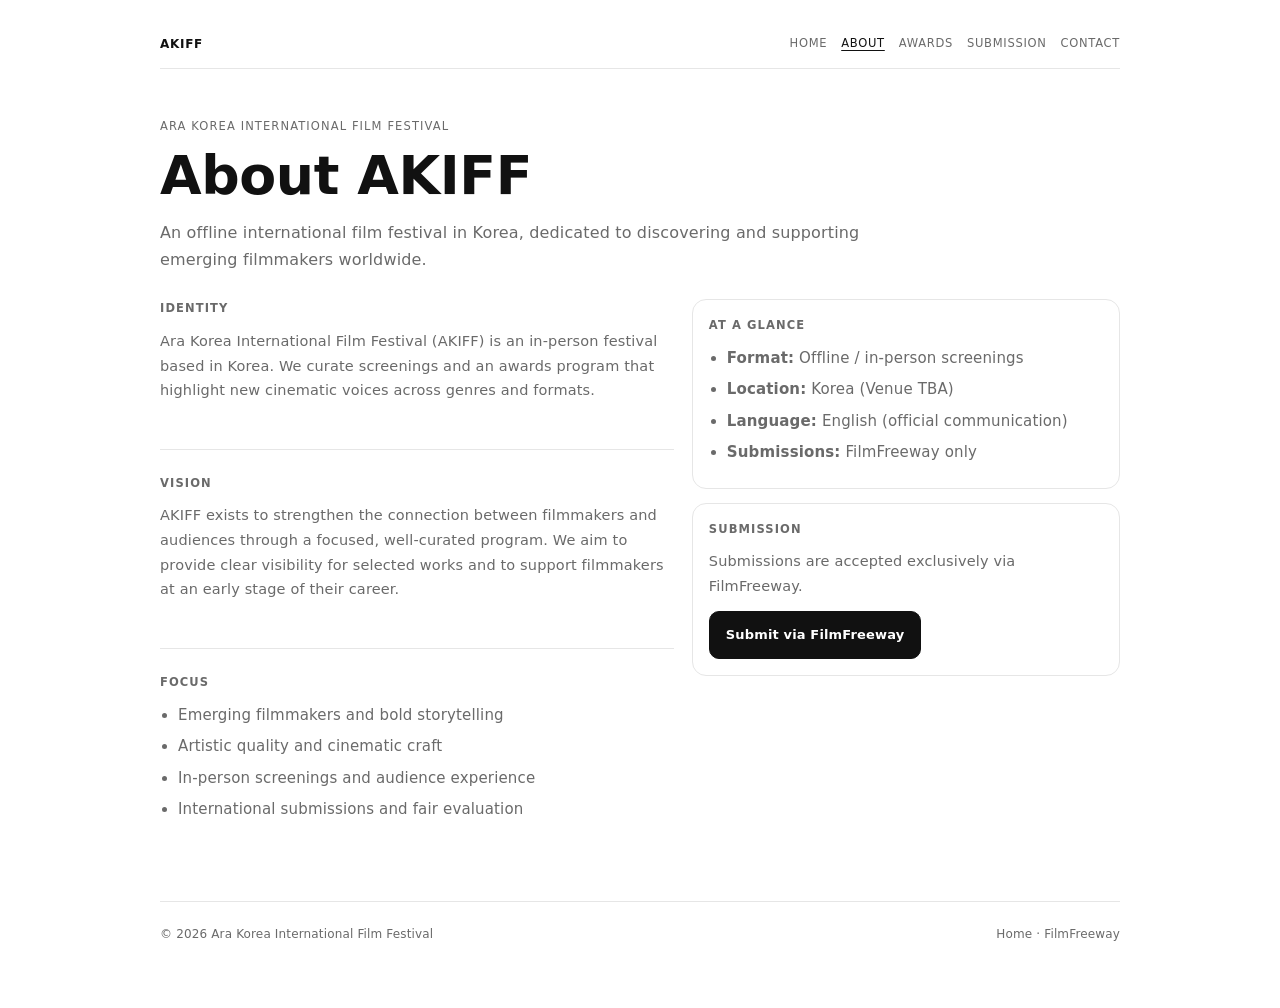
==== about.html @ 6aa83263 "Add files via upload" ====
<!doctype html>
<html lang="en">
<head>
  <meta charset="utf-8" />
  <meta name="viewport" content="width=device-width, initial-scale=1" />
  <title>About — Ara Korea International Film Festival (AKIFF)</title>
  <meta name="description" content="About AKIFF — Ara Korea International Film Festival: an offline international film festival in Korea supporting emerging filmmakers worldwide." />
  
  <style>
    :root{
      --bg:#ffffff;
      --text:#111111;
      --muted:#6a6a6a;
      --line:#e6e6e6;
      --max: 1000px;
    }
    *{ box-sizing:border-box; }
    body{
      margin:0;
      background:var(--bg);
      color:var(--text);
      font-family: system-ui, -apple-system, BlinkMacSystemFont, "Segoe UI",
                   Roboto, Helvetica, Arial;
      line-height:1.7;
      letter-spacing:0.15px;
      font-size:15px;
    }
    a{ color:inherit; text-decoration:none; }
    a:hover{ text-decoration:underline; }
    .wrap{ max-width:var(--max); margin:0 auto; padding:20px 20px 64px; }

    header{
      position: sticky;
      top: 0;
      background: rgba(255,255,255,0.96);
      border-bottom:1px solid var(--line);
      z-index: 10;
    }
    .topbar{
      display:flex;
      justify-content:space-between;
      align-items:center;
      padding: 14px 0;
      font-size:12px;
      text-transform:uppercase;
      letter-spacing:0.7px;
      gap: 16px;
    }
    .brand a{
      font-weight:700;
      text-decoration:none;
    }
    nav{
      display:flex;
      gap:14px;
      color:var(--muted);
      font-size:11.5px;
      letter-spacing:0.7px;
      flex-wrap:wrap;
      justify-content:flex-end;
    }
    nav a[aria-current="page"]{
      color: var(--text);
      text-decoration: underline;
      text-underline-offset: 3px;
    }

    /* Page */
    .hero{
      margin-top:48px;
      max-width:820px;
    }
    h1{
      margin: 0 0 14px;
      font-size: clamp(30px, 4.2vw, 54px);
      line-height:1.08;
      letter-spacing:-0.4px;
      font-weight:700;
    }
    .lead{
      margin: 0 0 26px;
      font-size: 16px;
      color: var(--muted);
      max-width: 720px;
    }

    .cta{
      display:flex;
      gap:12px;
      flex-wrap:wrap;
    }
    .btn{
      display:inline-block;
      padding: 12px 16px;
      border:1px solid var(--text);
      border-radius: 10px;
      font-weight:600;
      font-size: 13px;
    }
    .btn.primary{ background:var(--text); color:var(--bg); }

    .impact{
      margin-top:42px;
      display:grid;
      grid-template-columns: repeat(auto-fit, minmax(220px,1fr));
      gap:22px;
    }
    .impact .card{
      padding:18px 18px 20px;
      border:1px solid var(--line);
      border-radius:14px;
      background:#fff;
    }
    .impact strong{
      display:block;
      font-size:13px;
      margin-bottom:6px;
      letter-spacing:0.6px;
      text-transform:uppercase;
    }
    .impact span{
      font-size:14px;
      color:var(--muted);
    }

    .section{
      margin-top: 46px;
      border-top: 1px solid var(--line);
      padding-top: 24px;
      max-width: 820px;
    }
    .kicker{
      margin: 0 0 10px;
      font-size: 11.5px;
      text-transform:uppercase;
      letter-spacing:1.1px;
      color:var(--muted);
    }
    h2{
      margin: 0 0 10px;
      font-size: 11.5px;
      text-transform:uppercase;
      letter-spacing:1.1px;
      color:var(--muted);
    }
    .two-col{
      display:grid;
      grid-template-columns: 1.2fr 1fr;
      gap: 18px;
      align-items:start;
    }
    @media (max-width: 820px){
      .two-col{ grid-template-columns: 1fr; }
    }
    .box{
      border:1px solid var(--line);
      border-radius:14px;
      padding:16px;
      background:#fff;
    }
    ul.clean{
      margin: 0;
      padding-left: 18px;
      color: var(--muted);
    }
    ul.clean li{ margin: 6px 0; }

    footer{
      margin-top: 72px;
      padding-top: 22px;
      border-top: 1px solid var(--line);
      color:var(--muted);
      font-size: 12px;
      display:flex;
      justify-content:space-between;
      gap:12px 18px;
      flex-wrap:wrap;
    }
  </style>

</head>
<body>
  <div class="wrap">
    
<header>
  <div class="topbar">
    <div class="brand"><a href="./index.html">AKIFF</a></div>
    <nav aria-label="Primary">
      <a href="./index.html" >Home</a>
      <a href="./about.html" aria-current="page">About</a>
      <a href="./awards.html" >Awards</a>
      <a href="./submit.html">Submission</a>
      <a href="./contact.html">Contact</a>
    </nav>
  </div>
</header>

    <main>
      <section class="hero">
        <div class="kicker">Ara Korea International Film Festival</div>
        <h1>About AKIFF</h1>
        <p class="lead">
          An offline international film festival in Korea, dedicated to discovering and supporting emerging filmmakers worldwide.
        </p>
      </section>

      <div class="two-col">
        <div>
          <section class="section" style="margin-top:0; border-top:none; padding-top:0;">
            <h2>Identity</h2>
            <p class="lead" style="font-size:14.5px;">
              Ara Korea International Film Festival (AKIFF) is an in-person festival based in Korea.
              We curate screenings and an awards program that highlight new cinematic voices across genres and formats.
            </p>
          </section>

          <section class="section">
            <h2>Vision</h2>
            <p class="lead" style="font-size:14.5px;">
              AKIFF exists to strengthen the connection between filmmakers and audiences through a focused, well-curated program.
              We aim to provide clear visibility for selected works and to support filmmakers at an early stage of their career.
            </p>
          </section>

          <section class="section">
            <h2>Focus</h2>
            <ul class="clean">
              <li>Emerging filmmakers and bold storytelling</li>
              <li>Artistic quality and cinematic craft</li>
              <li>In-person screenings and audience experience</li>
              <li>International submissions and fair evaluation</li>
            </ul>
          </section>
        </div>

        <div>
          <div class="box">
            <h2 style="margin-top:0;">At a glance</h2>
            <ul class="clean">
              <li><strong>Format:</strong> Offline / in-person screenings</li>
              <li><strong>Location:</strong> Korea (Venue TBA)</li>
              <li><strong>Language:</strong> English (official communication)</li>
              <li><strong>Submissions:</strong> FilmFreeway only</li>
            </ul>
          </div>

          <div class="box" style="margin-top:14px;">
            <h2 style="margin-top:0;">Submission</h2>
            <p class="lead" style="font-size:14.5px; margin:0 0 12px;">
              Submissions are accepted exclusively via FilmFreeway.
            </p>
            <a class="btn primary" href="https://filmfreeway.com/arakorea" target="_blank" rel="noopener">Submit via FilmFreeway</a>
          </div>
        </div>
      </div>

      <footer>
        <div>© <span id="y"></span> Ara Korea International Film Festival</div>
        <div><a href="./index.html">Home</a> · <a href="https://filmfreeway.com/arakorea" target="_blank" rel="noopener">FilmFreeway</a></div>
      </footer>
    </main>
  </div>
  <script>document.getElementById('y').textContent = new Date().getFullYear();</script>
</body>
</html>
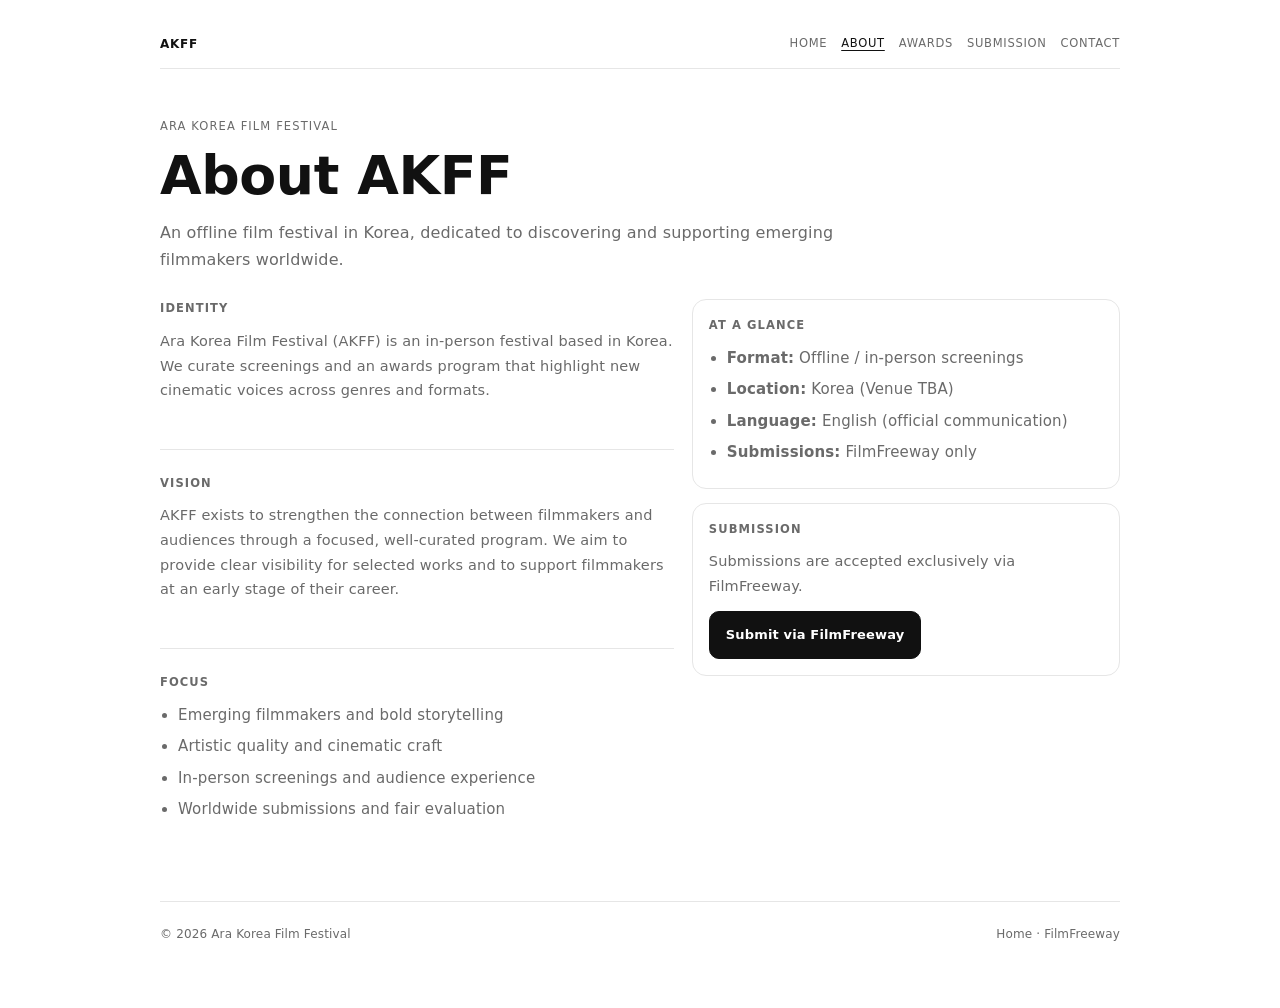
==== commit 9d851dd2: "Add files via upload" ====
--- a/about.html
+++ b/about.html
@@ -1,265 +1,261 @@
 <!doctype html>
 <html lang="en">
 <head>
-  <meta charset="utf-8" />
-  <meta name="viewport" content="width=device-width, initial-scale=1" />
-  <title>About — Ara Korea International Film Festival (AKIFF)</title>
-  <meta name="description" content="About AKIFF — Ara Korea International Film Festival: an offline international film festival in Korea supporting emerging filmmakers worldwide." />
-  
-  <style>
-    :root{
-      --bg:#ffffff;
-      --text:#111111;
-      --muted:#6a6a6a;
-      --line:#e6e6e6;
-      --max: 1000px;
-    }
-    *{ box-sizing:border-box; }
-    body{
-      margin:0;
-      background:var(--bg);
-      color:var(--text);
-      font-family: system-ui, -apple-system, BlinkMacSystemFont, "Segoe UI",
-                   Roboto, Helvetica, Arial;
-      line-height:1.7;
-      letter-spacing:0.15px;
-      font-size:15px;
-    }
-    a{ color:inherit; text-decoration:none; }
-    a:hover{ text-decoration:underline; }
-    .wrap{ max-width:var(--max); margin:0 auto; padding:20px 20px 64px; }
-
-    header{
-      position: sticky;
-      top: 0;
-      background: rgba(255,255,255,0.96);
-      border-bottom:1px solid var(--line);
-      z-index: 10;
-    }
-    .topbar{
-      display:flex;
-      justify-content:space-between;
-      align-items:center;
-      padding: 14px 0;
-      font-size:12px;
-      text-transform:uppercase;
-      letter-spacing:0.7px;
-      gap: 16px;
-    }
-    .brand a{
-      font-weight:700;
-      text-decoration:none;
-    }
-    nav{
-      display:flex;
-      gap:14px;
-      color:var(--muted);
-      font-size:11.5px;
-      letter-spacing:0.7px;
-      flex-wrap:wrap;
-      justify-content:flex-end;
-    }
-    nav a[aria-current="page"]{
-      color: var(--text);
-      text-decoration: underline;
-      text-underline-offset: 3px;
-    }
-
-    /* Page */
-    .hero{
-      margin-top:48px;
-      max-width:820px;
-    }
-    h1{
-      margin: 0 0 14px;
-      font-size: clamp(30px, 4.2vw, 54px);
-      line-height:1.08;
-      letter-spacing:-0.4px;
-      font-weight:700;
-    }
-    .lead{
-      margin: 0 0 26px;
-      font-size: 16px;
-      color: var(--muted);
-      max-width: 720px;
-    }
-
-    .cta{
-      display:flex;
-      gap:12px;
-      flex-wrap:wrap;
-    }
-    .btn{
-      display:inline-block;
-      padding: 12px 16px;
-      border:1px solid var(--text);
-      border-radius: 10px;
-      font-weight:600;
-      font-size: 13px;
-    }
-    .btn.primary{ background:var(--text); color:var(--bg); }
-
-    .impact{
-      margin-top:42px;
-      display:grid;
-      grid-template-columns: repeat(auto-fit, minmax(220px,1fr));
-      gap:22px;
-    }
-    .impact .card{
-      padding:18px 18px 20px;
-      border:1px solid var(--line);
-      border-radius:14px;
-      background:#fff;
-    }
-    .impact strong{
-      display:block;
-      font-size:13px;
-      margin-bottom:6px;
-      letter-spacing:0.6px;
-      text-transform:uppercase;
-    }
-    .impact span{
-      font-size:14px;
-      color:var(--muted);
-    }
-
-    .section{
-      margin-top: 46px;
-      border-top: 1px solid var(--line);
-      padding-top: 24px;
-      max-width: 820px;
-    }
-    .kicker{
-      margin: 0 0 10px;
-      font-size: 11.5px;
-      text-transform:uppercase;
-      letter-spacing:1.1px;
-      color:var(--muted);
-    }
-    h2{
-      margin: 0 0 10px;
-      font-size: 11.5px;
-      text-transform:uppercase;
-      letter-spacing:1.1px;
-      color:var(--muted);
-    }
-    .two-col{
-      display:grid;
-      grid-template-columns: 1.2fr 1fr;
-      gap: 18px;
-      align-items:start;
-    }
-    @media (max-width: 820px){
-      .two-col{ grid-template-columns: 1fr; }
-    }
-    .box{
-      border:1px solid var(--line);
-      border-radius:14px;
-      padding:16px;
-      background:#fff;
-    }
-    ul.clean{
-      margin: 0;
-      padding-left: 18px;
-      color: var(--muted);
-    }
-    ul.clean li{ margin: 6px 0; }
-
-    footer{
-      margin-top: 72px;
-      padding-top: 22px;
-      border-top: 1px solid var(--line);
-      color:var(--muted);
-      font-size: 12px;
-      display:flex;
-      justify-content:space-between;
-      gap:12px 18px;
-      flex-wrap:wrap;
-    }
-  </style>
+ <meta charset="utf-8" />
+ <meta name="viewport" content="width=device-width, initial-scale=1" />
+ <title>About — Ara Korea Film Festival (AKFF)</title>
+ <meta name="description" content="About AKFF — Ara Korea Film Festival: an offline film festival in Korea supporting emerging filmmakers worldwide." />
+ 
+ <style>:root{
+ --bg:#ffffff;
+ --text:#111111;
+ --muted:#6a6a6a;
+ --line:#e6e6e6;
+ --max: 1000px;
+ }
+ *{ box-sizing:border-box; }
+ body{
+ margin:0;
+ background:var(--bg);
+ color:var(--text);
+ font-family: system-ui, -apple-system, BlinkMacSystemFont, "Segoe UI",
+ Roboto, Helvetica, Arial;
+ line-height:1.7;
+ letter-spacing:0.15px;
+ font-size:15px;
+ }
+ a{ color:inherit; text-decoration:none; }
+ a:hover{ text-decoration:underline; }.wrap{ max-width:var(--max); margin:0 auto; padding:20px 20px 64px; }
+
+ header{
+ position: sticky;
+ top: 0;
+ background: rgba(255,255,255,0.96);
+ border-bottom:1px solid var(--line);
+ z-index: 10;
+ }.topbar{
+ display:flex;
+ justify-content:space-between;
+ align-items:center;
+ padding: 14px 0;
+ font-size:12px;
+ text-transform:uppercase;
+ letter-spacing:0.7px;
+ gap: 16px;
+ }.brand a{
+ font-weight:700;
+ text-decoration:none;
+ }
+ nav{
+ display:flex;
+ gap:14px;
+ color:var(--muted);
+ font-size:11.5px;
+ letter-spacing:0.7px;
+ flex-wrap:wrap;
+ justify-content:flex-end;
+ }
+ nav a{ white-space:nowrap; }
+
+ nav a[aria-current="page"]{
+ color: var(--text);
+ text-decoration: underline;
+ text-underline-offset: 3px;
+ }
+
+ /* Small screens: keep nav on one line via horizontal scroll (no wrapping) */
+ @media (max-width: 420px){.topbar{ align-items:flex-start; gap:10px; }
+ nav{
+ flex-wrap: nowrap;
+ overflow-x: auto;
+ -webkit-overflow-scrolling: touch;
+ max-width: 100%;
+ padding-bottom: 4px;
+ justify-content:flex-start;
+ gap:12px;
+ font-size:11px;
+ }
+ nav::-webkit-scrollbar{ display:none; }
+ }
+
+ /* Page */.hero{
+ margin-top:48px;
+ max-width:820px;
+ }
+ h1{
+ margin: 0 0 14px;
+ font-size: clamp(30px, 4.2vw, 54px);
+ line-height:1.08;
+ letter-spacing:-0.4px;
+ font-weight:700;
+ }.lead{
+ margin: 0 0 26px;
+ font-size: 16px;
+ color: var(--muted);
+ max-width: 720px;
+ }.cta{
+ display:flex;
+ gap:12px;
+ flex-wrap:wrap;
+ }.btn{
+ display:inline-block;
+ padding: 12px 16px;
+ border:1px solid var(--text);
+ border-radius: 10px;
+ font-weight:600;
+ font-size: 13px;
+ }.btn.primary{ background:var(--text); color:var(--bg); }.impact{
+ margin-top:42px;
+ display:grid;
+ grid-template-columns: repeat(auto-fit, minmax(220px,1fr));
+ gap:22px;
+ }.impact.card{
+ padding:18px 18px 20px;
+ border:1px solid var(--line);
+ border-radius:14px;
+ background:#fff;
+ }.impact strong{
+ display:block;
+ font-size:13px;
+ margin-bottom:6px;
+ letter-spacing:0.6px;
+ text-transform:uppercase;
+ }.impact span{
+ font-size:14px;
+ color:var(--muted);
+ }.section{
+ margin-top: 46px;
+ border-top: 1px solid var(--line);
+ padding-top: 24px;
+ max-width: 820px;
+ }.kicker{
+ margin: 0 0 10px;
+ font-size: 11.5px;
+ text-transform:uppercase;
+ letter-spacing:1.1px;
+ color:var(--muted);
+ }
+ h2{
+ margin: 0 0 10px;
+ font-size: 11.5px;
+ text-transform:uppercase;
+ letter-spacing:1.1px;
+ color:var(--muted);
+ }.two-col{
+ display:grid;
+ grid-template-columns: 1.2fr 1fr;
+ gap: 18px;
+ align-items:start;
+ }
+ @media (max-width: 820px){.two-col{ grid-template-columns: 1fr; }
+ }.box{
+ border:1px solid var(--line);
+ border-radius:14px;
+ padding:16px;
+ background:#fff;
+ }
+ ul.clean{
+ margin: 0;
+ padding-left: 18px;
+ color: var(--muted);
+ }
+ ul.clean li{ margin: 6px 0; }
+
+ footer{
+ margin-top: 72px;
+ padding-top: 22px;
+ border-top: 1px solid var(--line);
+ color:var(--muted);
+ font-size: 12px;
+ display:flex;
+ justify-content:space-between;
+ gap:12px 18px;
+ flex-wrap:wrap;
+ }
+ </style>
 
 </head>
 <body>
-  <div class="wrap">
-    
+ <div class="wrap">
+ 
 <header>
-  <div class="topbar">
-    <div class="brand"><a href="./index.html">AKIFF</a></div>
-    <nav aria-label="Primary">
-      <a href="./index.html" >Home</a>
-      <a href="./about.html" aria-current="page">About</a>
-      <a href="./awards.html" >Awards</a>
-      <a href="./submit.html">Submission</a>
-      <a href="./contact.html">Contact</a>
-    </nav>
-  </div>
+ <div class="topbar">
+ <div class="brand"><a href="./index.html">AKFF</a></div>
+ <nav aria-label="Primary">
+ <a href="./index.html" >Home</a>
+ <a href="./about.html" aria-current="page">About</a>
+ <a href="./awards.html" >Awards</a>
+ <a href="./submit.html">Submission</a>
+ <a href="./contact.html">Contact</a>
+ </nav>
+ </div>
 </header>
 
-    <main>
-      <section class="hero">
-        <div class="kicker">Ara Korea International Film Festival</div>
-        <h1>About AKIFF</h1>
-        <p class="lead">
-          An offline international film festival in Korea, dedicated to discovering and supporting emerging filmmakers worldwide.
-        </p>
-      </section>
-
-      <div class="two-col">
-        <div>
-          <section class="section" style="margin-top:0; border-top:none; padding-top:0;">
-            <h2>Identity</h2>
-            <p class="lead" style="font-size:14.5px;">
-              Ara Korea International Film Festival (AKIFF) is an in-person festival based in Korea.
-              We curate screenings and an awards program that highlight new cinematic voices across genres and formats.
-            </p>
-          </section>
-
-          <section class="section">
-            <h2>Vision</h2>
-            <p class="lead" style="font-size:14.5px;">
-              AKIFF exists to strengthen the connection between filmmakers and audiences through a focused, well-curated program.
-              We aim to provide clear visibility for selected works and to support filmmakers at an early stage of their career.
-            </p>
-          </section>
-
-          <section class="section">
-            <h2>Focus</h2>
-            <ul class="clean">
-              <li>Emerging filmmakers and bold storytelling</li>
-              <li>Artistic quality and cinematic craft</li>
-              <li>In-person screenings and audience experience</li>
-              <li>International submissions and fair evaluation</li>
-            </ul>
-          </section>
-        </div>
-
-        <div>
-          <div class="box">
-            <h2 style="margin-top:0;">At a glance</h2>
-            <ul class="clean">
-              <li><strong>Format:</strong> Offline / in-person screenings</li>
-              <li><strong>Location:</strong> Korea (Venue TBA)</li>
-              <li><strong>Language:</strong> English (official communication)</li>
-              <li><strong>Submissions:</strong> FilmFreeway only</li>
-            </ul>
-          </div>
-
-          <div class="box" style="margin-top:14px;">
-            <h2 style="margin-top:0;">Submission</h2>
-            <p class="lead" style="font-size:14.5px; margin:0 0 12px;">
-              Submissions are accepted exclusively via FilmFreeway.
-            </p>
-            <a class="btn primary" href="https://filmfreeway.com/arakorea" target="_blank" rel="noopener">Submit via FilmFreeway</a>
-          </div>
-        </div>
-      </div>
-
-      <footer>
-        <div>© <span id="y"></span> Ara Korea International Film Festival</div>
-        <div><a href="./index.html">Home</a> · <a href="https://filmfreeway.com/arakorea" target="_blank" rel="noopener">FilmFreeway</a></div>
-      </footer>
-    </main>
-  </div>
-  <script>document.getElementById('y').textContent = new Date().getFullYear();</script>
+ <main>
+ <section class="hero">
+ <div class="kicker">Ara Korea Film Festival</div>
+ <h1>About AKFF</h1>
+ <p class="lead">
+ An offline film festival in Korea, dedicated to discovering and supporting emerging filmmakers worldwide.
+ </p>
+ </section>
+
+ <div class="two-col">
+ <div>
+ <section class="section" style="margin-top:0; border-top:none; padding-top:0;">
+ <h2>Identity</h2>
+ <p class="lead" style="font-size:14.5px;">
+ Ara Korea Film Festival (AKFF) is an in-person festival based in Korea.
+ We curate screenings and an awards program that highlight new cinematic voices across genres and formats.
+ </p>
+ </section>
+
+ <section class="section">
+ <h2>Vision</h2>
+ <p class="lead" style="font-size:14.5px;">
+ AKFF exists to strengthen the connection between filmmakers and audiences through a focused, well-curated program.
+ We aim to provide clear visibility for selected works and to support filmmakers at an early stage of their career.
+ </p>
+ </section>
+
+ <section class="section">
+ <h2>Focus</h2>
+ <ul class="clean">
+ <li>Emerging filmmakers and bold storytelling</li>
+ <li>Artistic quality and cinematic craft</li>
+ <li>In-person screenings and audience experience</li>
+ <li>Worldwide submissions and fair evaluation</li>
+ </ul>
+ </section>
+ </div>
+
+ <div>
+ <div class="box">
+ <h2 style="margin-top:0;">At a glance</h2>
+ <ul class="clean">
+ <li><strong>Format:</strong> Offline / in-person screenings</li>
+ <li><strong>Location:</strong> Korea (Venue TBA)</li>
+ <li><strong>Language:</strong> English (official communication)</li>
+ <li><strong>Submissions:</strong> FilmFreeway only</li>
+ </ul>
+ </div>
+
+ <div class="box" style="margin-top:14px;">
+ <h2 style="margin-top:0;">Submission</h2>
+ <p class="lead" style="font-size:14.5px; margin:0 0 12px;">
+ Submissions are accepted exclusively via FilmFreeway.
+ </p>
+ <a class="btn primary" href="https://filmfreeway.com/arakorea" target="_blank" rel="noopener">Submit via FilmFreeway</a>
+ </div>
+ </div>
+ </div>
+
+ <footer>
+ <div>© <span id="y"></span> Ara Korea Film Festival</div>
+ <div><a href="./index.html">Home</a> · <a href="https://filmfreeway.com/arakorea" target="_blank" rel="noopener">FilmFreeway</a></div>
+ </footer>
+ </main>
+ </div>
+ <script>document.getElementById('y').textContent = new Date().getFullYear();</script>
 </body>
 </html>
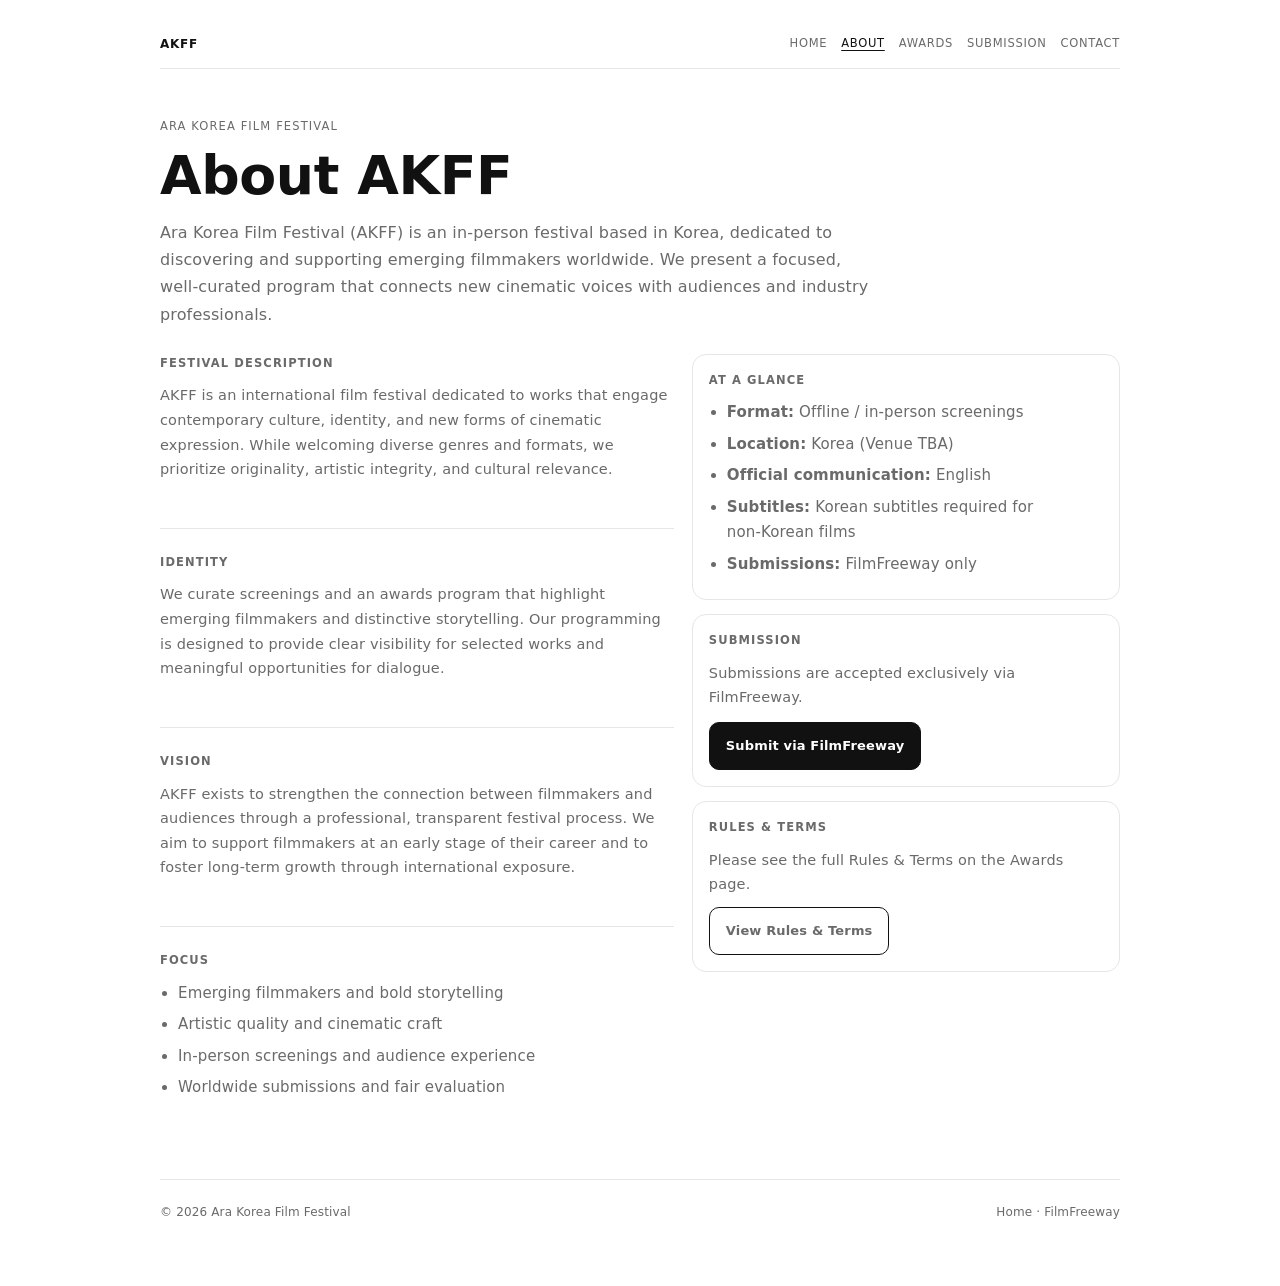
==== commit b6f9f9eb: "Add files via upload" ====
--- a/about.html
+++ b/about.html
@@ -192,69 +192,89 @@
 </header>
 
  <main>
- <section class="hero">
- <div class="kicker">Ara Korea Film Festival</div>
- <h1>About AKFF</h1>
- <p class="lead">
- An offline film festival in Korea, dedicated to discovering and supporting emerging filmmakers worldwide.
- </p>
+<section class="hero">
+  <div class="kicker">Ara Korea Film Festival</div>
+  <h1>About AKFF</h1>
+  <p class="lead">
+   Ara Korea Film Festival (AKFF) is an in-person festival based in Korea, dedicated to discovering and supporting emerging filmmakers worldwide.
+   We present a focused, well-curated program that connects new cinematic voices with audiences and industry professionals.
+  </p>
  </section>
 
  <div class="two-col">
- <div>
- <section class="section" style="margin-top:0; border-top:none; padding-top:0;">
- <h2>Identity</h2>
- <p class="lead" style="font-size:14.5px;">
- Ara Korea Film Festival (AKFF) is an in-person festival based in Korea.
- We curate screenings and an awards program that highlight new cinematic voices across genres and formats.
- </p>
- </section>
-
- <section class="section">
- <h2>Vision</h2>
- <p class="lead" style="font-size:14.5px;">
- AKFF exists to strengthen the connection between filmmakers and audiences through a focused, well-curated program.
- We aim to provide clear visibility for selected works and to support filmmakers at an early stage of their career.
- </p>
- </section>
-
- <section class="section">
- <h2>Focus</h2>
- <ul class="clean">
- <li>Emerging filmmakers and bold storytelling</li>
- <li>Artistic quality and cinematic craft</li>
- <li>In-person screenings and audience experience</li>
- <li>Worldwide submissions and fair evaluation</li>
- </ul>
- </section>
+  <div>
+   <section class="section" style="margin-top:0; border-top:none; padding-top:0;">
+    <h2>Festival description</h2>
+    <p class="lead" style="font-size:14.5px;">
+     AKFF is an international film festival dedicated to works that engage contemporary culture, identity, and new forms of cinematic expression.
+     While welcoming diverse genres and formats, we prioritize originality, artistic integrity, and cultural relevance.
+    </p>
+   </section>
+
+   <section class="section">
+    <h2>Identity</h2>
+    <p class="lead" style="font-size:14.5px;">
+     We curate screenings and an awards program that highlight emerging filmmakers and distinctive storytelling.
+     Our programming is designed to provide clear visibility for selected works and meaningful opportunities for dialogue.
+    </p>
+   </section>
+
+   <section class="section">
+    <h2>Vision</h2>
+    <p class="lead" style="font-size:14.5px;">
+     AKFF exists to strengthen the connection between filmmakers and audiences through a professional, transparent festival process.
+     We aim to support filmmakers at an early stage of their career and to foster long-term growth through international exposure.
+    </p>
+   </section>
+
+   <section class="section">
+    <h2>Focus</h2>
+    <ul class="clean">
+     <li>Emerging filmmakers and bold storytelling</li>
+     <li>Artistic quality and cinematic craft</li>
+     <li>In-person screenings and audience experience</li>
+     <li>Worldwide submissions and fair evaluation</li>
+    </ul>
+   </section>
+  </div>
+
+  <div>
+   <div class="box">
+    <h2 style="margin-top:0;">At a glance</h2>
+    <ul class="clean">
+     <li><strong>Format:</strong> Offline / in-person screenings</li>
+     <li><strong>Location:</strong> Korea (Venue TBA)</li>
+     <li><strong>Official communication:</strong> English</li>
+     <li><strong>Subtitles:</strong> Korean subtitles required for non‑Korean films</li>
+     <li><strong>Submissions:</strong> FilmFreeway only</li>
+    </ul>
+   </div>
+
+   <div class="box" style="margin-top:14px;">
+    <h2 style="margin-top:0;">Submission</h2>
+    <p class="lead" style="font-size:14.5px; margin:0 0 12px;">
+     Submissions are accepted exclusively via FilmFreeway.
+    </p>
+    <a class="btn primary" href="https://filmfreeway.com/arakorea" target="_blank" rel="noopener">Submit via FilmFreeway</a>
+   </div>
+
+   <div class="box" style="margin-top:14px;">
+    <h2 style="margin-top:0;">Rules &amp; Terms</h2>
+    <p class="lead" style="font-size:14.5px; margin:0;">
+     Please see the full Rules &amp; Terms on the Awards page.
+    </p>
+    <p class="lead" style="font-size:14.5px; margin:10px 0 0;">
+     <a class="btn" href="./awards.html">View Rules &amp; Terms</a>
+    </p>
+   </div>
+  </div>
  </div>
 
- <div>
- <div class="box">
- <h2 style="margin-top:0;">At a glance</h2>
- <ul class="clean">
- <li><strong>Format:</strong> Offline / in-person screenings</li>
- <li><strong>Location:</strong> Korea (Venue TBA)</li>
- <li><strong>Language:</strong> English (official communication)</li>
- <li><strong>Submissions:</strong> FilmFreeway only</li>
- </ul>
- </div>
-
- <div class="box" style="margin-top:14px;">
- <h2 style="margin-top:0;">Submission</h2>
- <p class="lead" style="font-size:14.5px; margin:0 0 12px;">
- Submissions are accepted exclusively via FilmFreeway.
- </p>
- <a class="btn primary" href="https://filmfreeway.com/arakorea" target="_blank" rel="noopener">Submit via FilmFreeway</a>
- </div>
- </div>
- </div>
-
  <footer>
- <div>© <span id="y"></span> Ara Korea Film Festival</div>
- <div><a href="./index.html">Home</a> · <a href="https://filmfreeway.com/arakorea" target="_blank" rel="noopener">FilmFreeway</a></div>
+  <div>© <span id="y"></span> Ara Korea Film Festival</div>
+  <div><a href="./index.html">Home</a> · <a href="https://filmfreeway.com/arakorea" target="_blank" rel="noopener">FilmFreeway</a></div>
  </footer>
- </main>
+</main>
  </div>
  <script>document.getElementById('y').textContent = new Date().getFullYear();</script>
 </body>
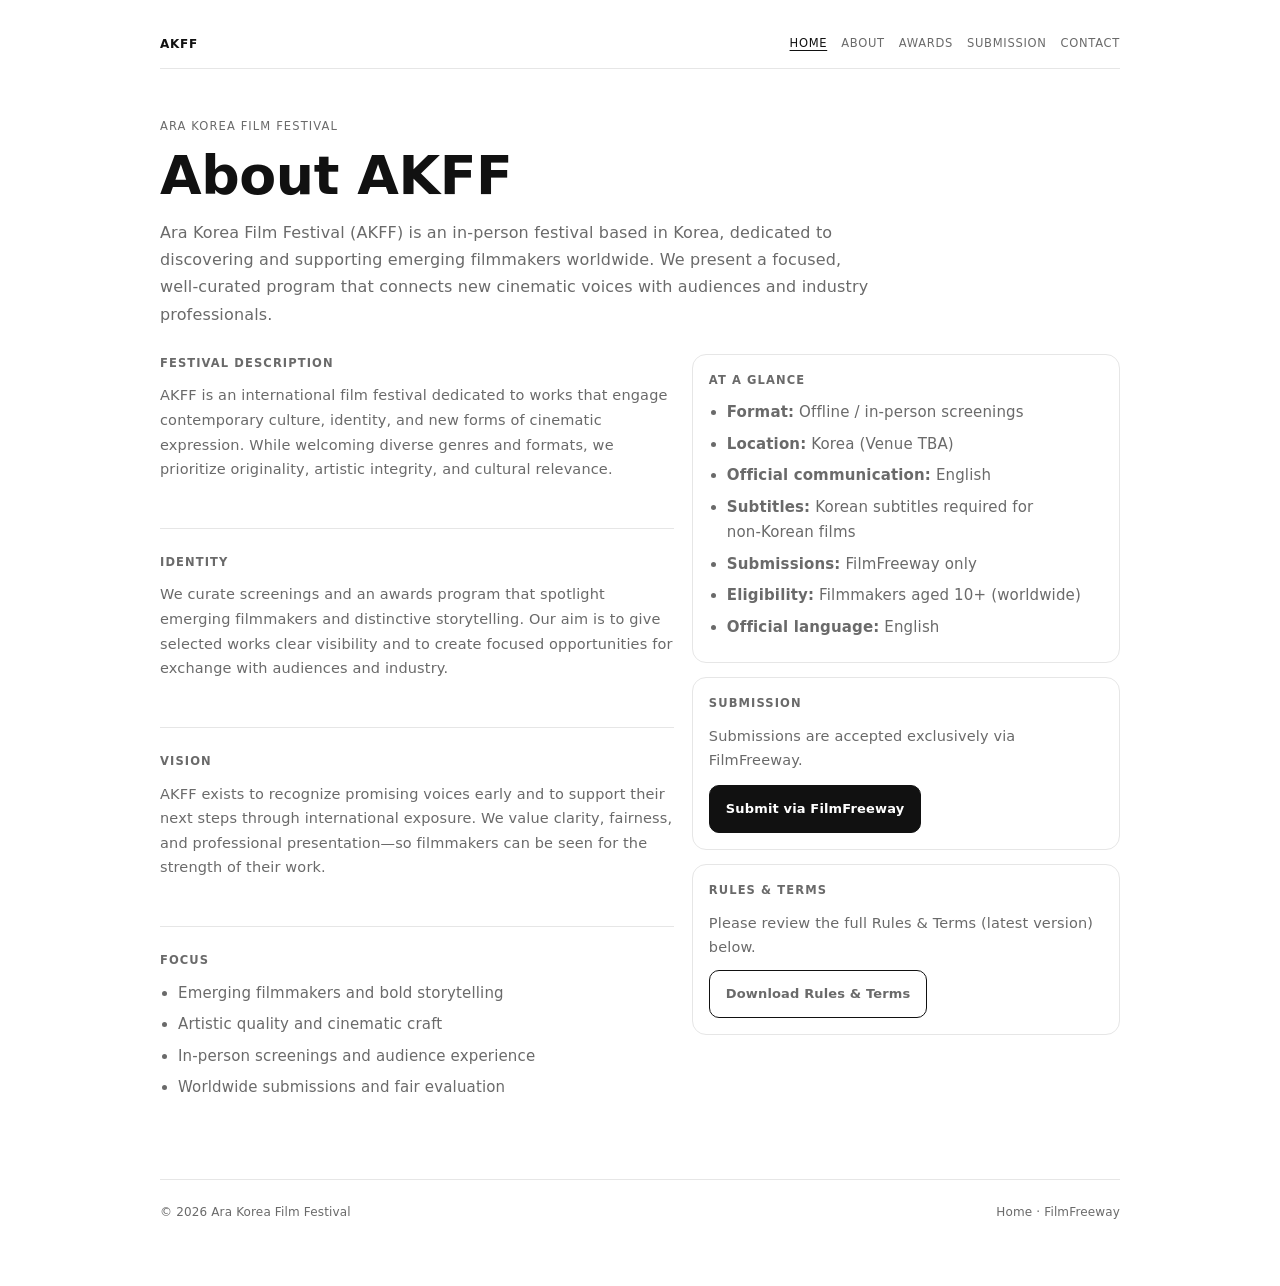
==== commit 253c4813: "Add files via upload" ====
--- a/about.html
+++ b/about.html
@@ -4,7 +4,7 @@
  <meta charset="utf-8" />
  <meta name="viewport" content="width=device-width, initial-scale=1" />
  <title>About — Ara Korea Film Festival (AKFF)</title>
- <meta name="description" content="About AKFF — Ara Korea Film Festival: an offline film festival in Korea supporting emerging filmmakers worldwide." />
+ <meta name="description" content="About AKFF — Ara Korea Film Festival: an in-person film festival in Korea supporting emerging filmmakers worldwide." />
  
  <style>:root{
  --bg:#ffffff;
@@ -179,16 +179,18 @@
  <div class="wrap">
  
 <header>
- <div class="topbar">
- <div class="brand"><a href="./index.html">AKFF</a></div>
- <nav aria-label="Primary">
- <a href="./index.html" >Home</a>
- <a href="./about.html" aria-current="page">About</a>
- <a href="./awards.html" >Awards</a>
- <a href="./submit.html">Submission</a>
- <a href="./contact.html">Contact</a>
- </nav>
- </div>
+<div class="topbar">
+<div class="brand"><a href="./index.html">AKFF</a></div>
+<nav aria-label="Primary">
+<a aria-current="page" href="./index.html">Home</a>
+<a href="./about.html">About</a>
+<a href="./awards.html">Awards</a>
+<a href="./submit.html">Submission</a>
+<a href="./contact.html">Contact</a>
+
+
+</nav>
+</div>
 </header>
 
  <main>
@@ -214,16 +216,16 @@
    <section class="section">
     <h2>Identity</h2>
     <p class="lead" style="font-size:14.5px;">
-     We curate screenings and an awards program that highlight emerging filmmakers and distinctive storytelling.
-     Our programming is designed to provide clear visibility for selected works and meaningful opportunities for dialogue.
+     We curate screenings and an awards program that spotlight emerging filmmakers and distinctive storytelling.
+     Our aim is to give selected works clear visibility and to create focused opportunities for exchange with audiences and industry.
     </p>
    </section>
 
    <section class="section">
     <h2>Vision</h2>
     <p class="lead" style="font-size:14.5px;">
-     AKFF exists to strengthen the connection between filmmakers and audiences through a professional, transparent festival process.
-     We aim to support filmmakers at an early stage of their career and to foster long-term growth through international exposure.
+     AKFF exists to recognize promising voices early and to support their next steps through international exposure.
+     We value clarity, fairness, and professional presentation—so filmmakers can be seen for the strength of their work.
     </p>
    </section>
 
@@ -247,7 +249,9 @@
      <li><strong>Official communication:</strong> English</li>
      <li><strong>Subtitles:</strong> Korean subtitles required for non‑Korean films</li>
      <li><strong>Submissions:</strong> FilmFreeway only</li>
-    </ul>
+    
+     <li><strong>Eligibility:</strong> Filmmakers aged 10+ (worldwide)</li>
+     <li><strong>Official language:</strong> English</li></ul>
    </div>
 
    <div class="box" style="margin-top:14px;">
@@ -261,10 +265,10 @@
    <div class="box" style="margin-top:14px;">
     <h2 style="margin-top:0;">Rules &amp; Terms</h2>
     <p class="lead" style="font-size:14.5px; margin:0;">
-     Please see the full Rules &amp; Terms on the Awards page.
+     Please review the full Rules &amp; Terms (latest version) below.
     </p>
     <p class="lead" style="font-size:14.5px; margin:10px 0 0;">
-     <a class="btn" href="./awards.html">View Rules &amp; Terms</a>
+     <a class="btn" href="./AKFF_Rules_and_Terms.docx">Download Rules &amp; Terms</a>
     </p>
    </div>
   </div>
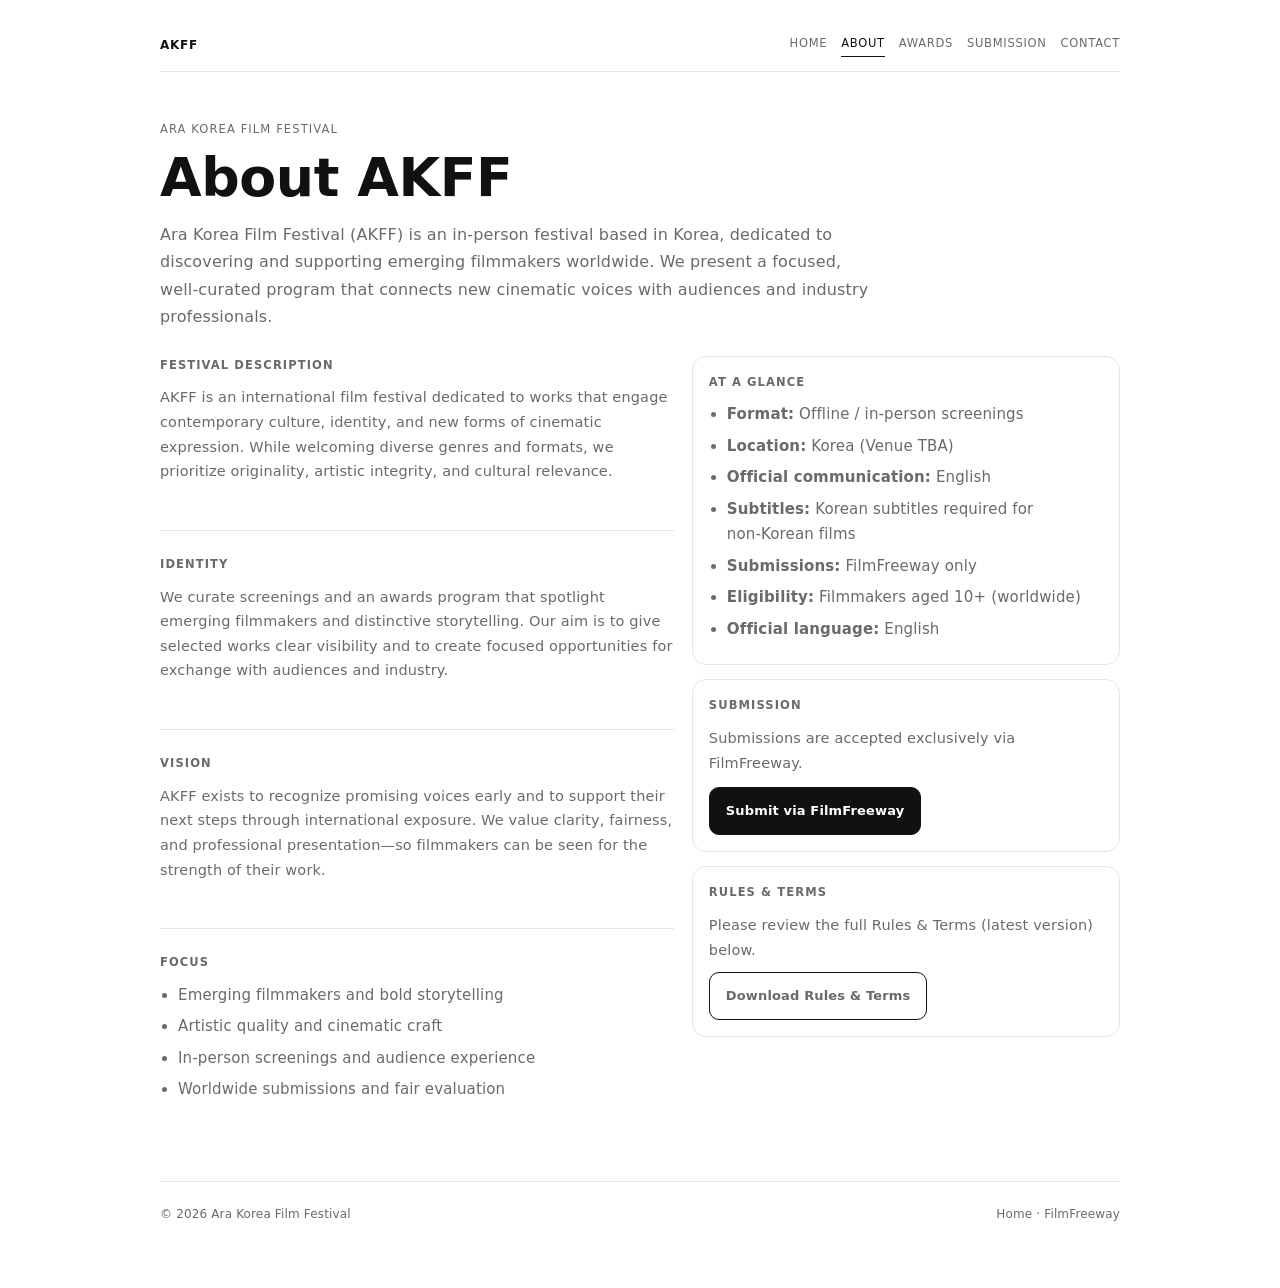
==== commit e2d7606d: "Add files via upload" ====
--- a/about.html
+++ b/about.html
@@ -55,12 +55,12 @@
  flex-wrap:wrap;
  justify-content:flex-end;
  }
- nav a{ white-space:nowrap; }
+ nav a{ white-space:nowrap; border-bottom:1px solid transparent; padding-bottom:2px; cursor:pointer; }
 
  nav a[aria-current="page"]{
- color: var(--text);
- text-decoration: underline;
- text-underline-offset: 3px;
+ color:var(--text);
+ text-decoration:none;
+ border-bottom-color: var(--text);
  }
 
  /* Small screens: keep nav on one line via horizontal scroll (no wrapping) */
@@ -172,7 +172,10 @@
  gap:12px 18px;
  flex-wrap:wrap;
  }
- </style>
+ 
+
+nav a:hover{ color:var(--text); border-bottom-color: rgba(17,17,17,0.75); }
+</style>
 
 </head>
 <body>
@@ -182,8 +185,8 @@
 <div class="topbar">
 <div class="brand"><a href="./index.html">AKFF</a></div>
 <nav aria-label="Primary">
-<a aria-current="page" href="./index.html">Home</a>
-<a href="./about.html">About</a>
+<a href="./index.html">Home</a>
+<a href="./about.html" aria-current="page">About</a>
 <a href="./awards.html">Awards</a>
 <a href="./submit.html">Submission</a>
 <a href="./contact.html">Contact</a>
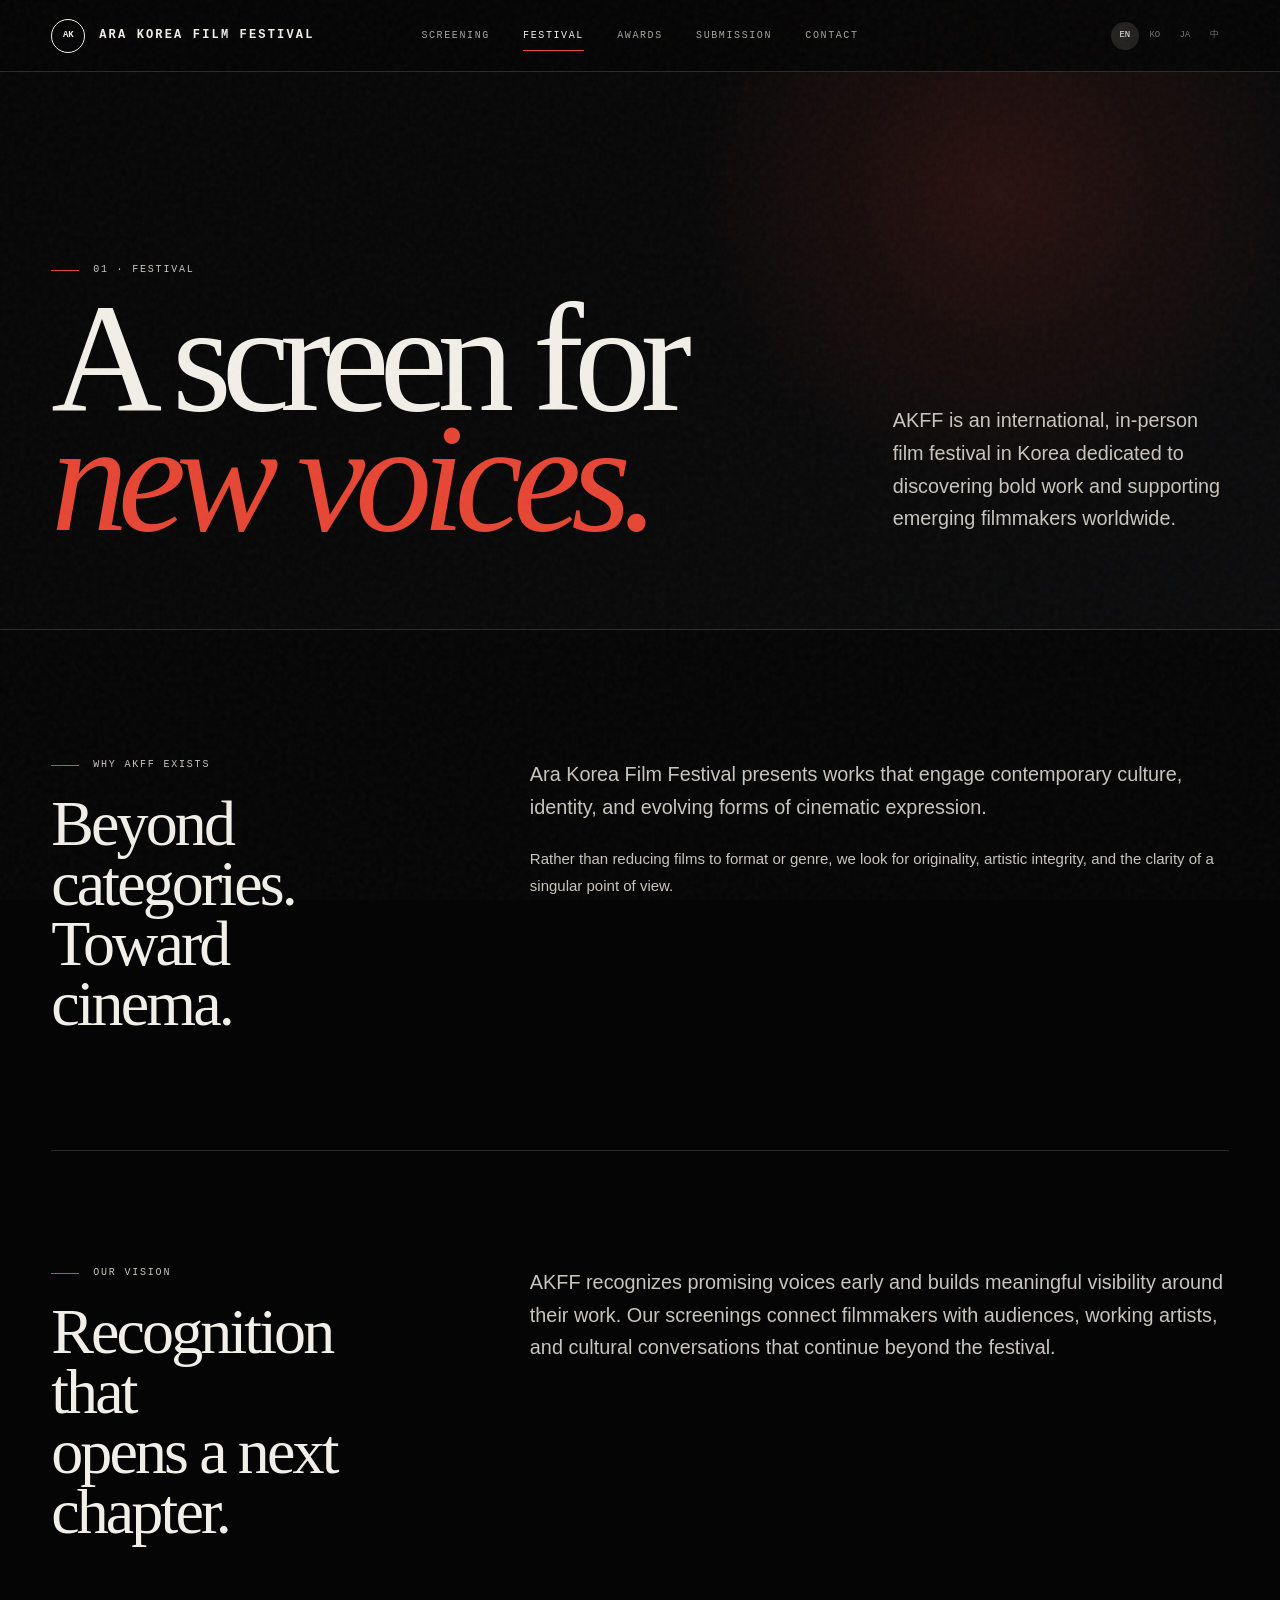
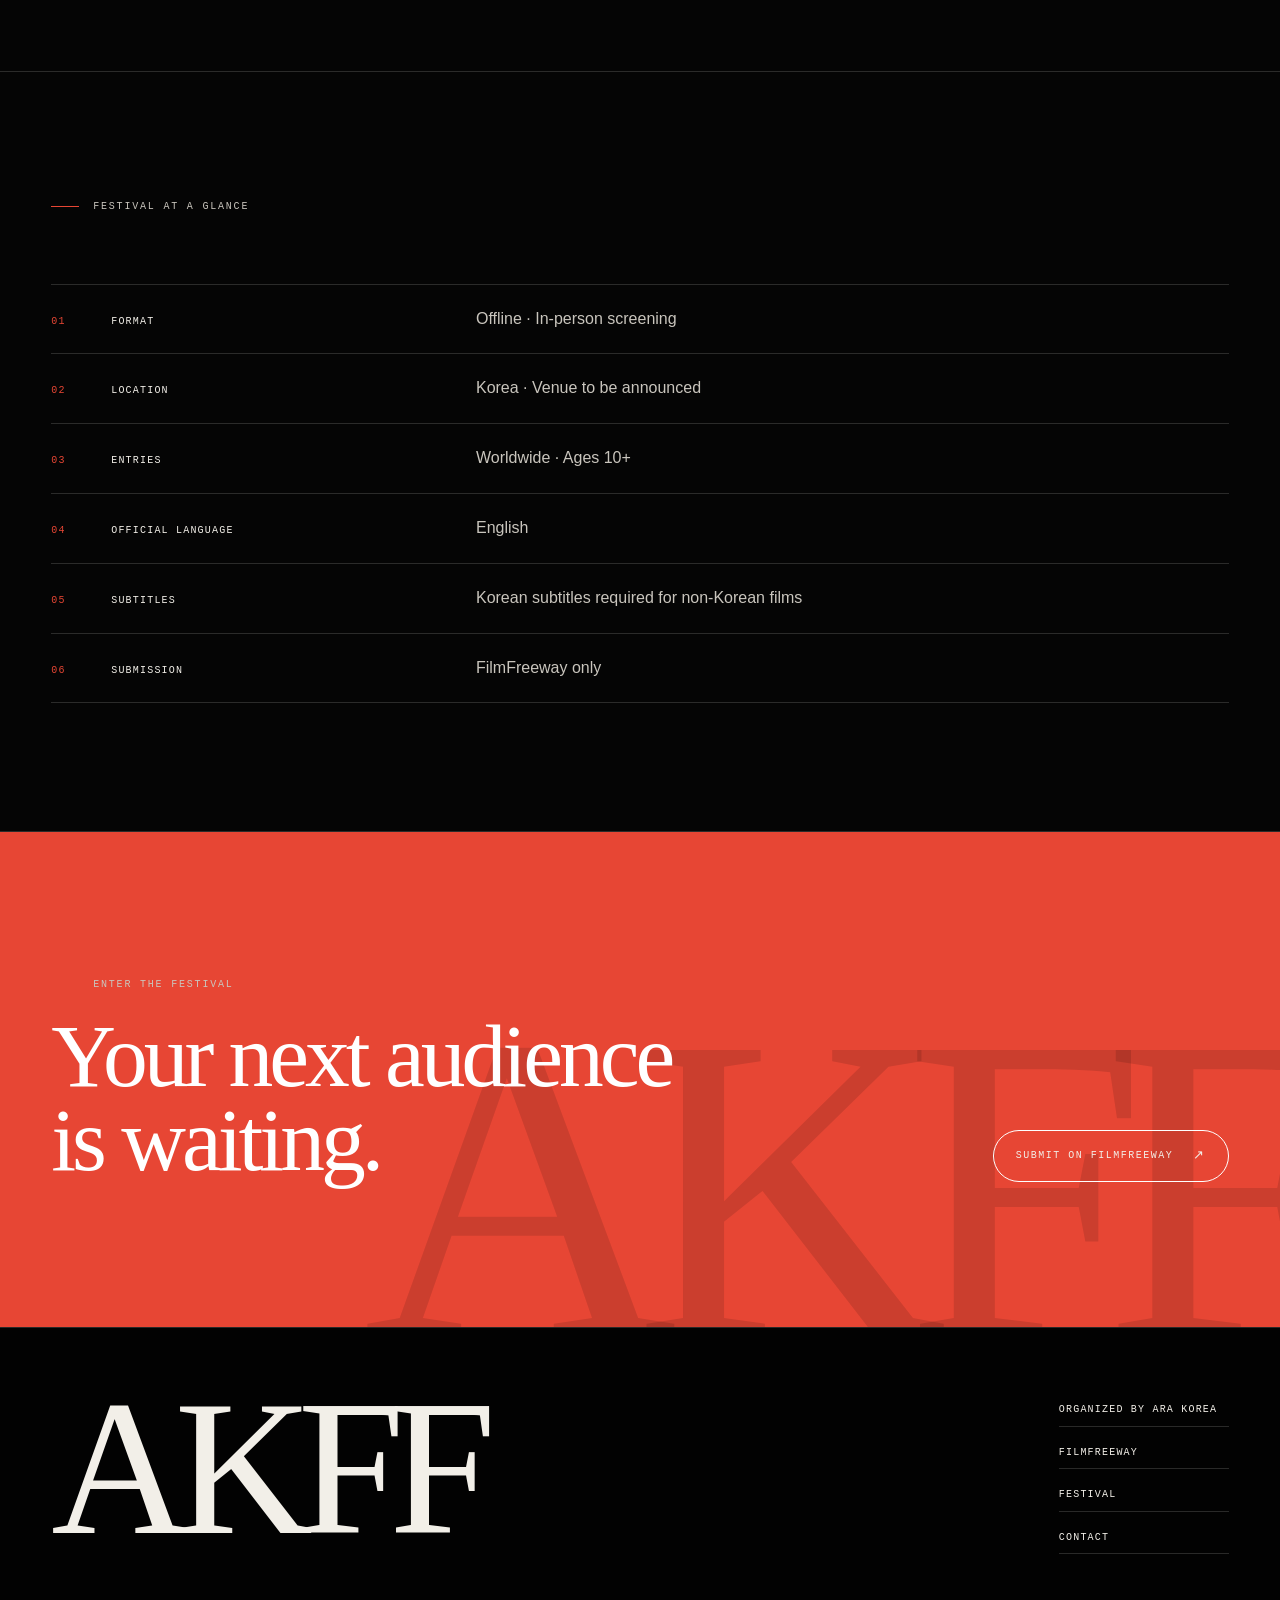
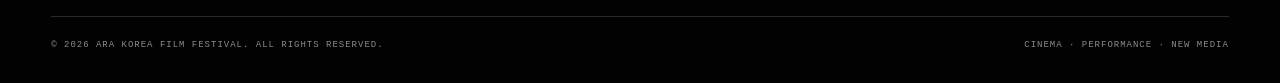
==== commit c138e08a: "Add files via upload" ====
--- a/about.html
+++ b/about.html
@@ -1,288 +1,85 @@
 <!doctype html>
 <html lang="en">
 <head>
- <meta charset="utf-8" />
- <meta name="viewport" content="width=device-width, initial-scale=1" />
- <title>About — Ara Korea Film Festival (AKFF)</title>
- <meta name="description" content="About AKFF — Ara Korea Film Festival: an in-person film festival in Korea supporting emerging filmmakers worldwide." />
- 
- <style>:root{
- --bg:#ffffff;
- --text:#111111;
- --muted:#6a6a6a;
- --line:#e6e6e6;
- --max: 1000px;
- }
- *{ box-sizing:border-box; }
- body{
- margin:0;
- background:var(--bg);
- color:var(--text);
- font-family: system-ui, -apple-system, BlinkMacSystemFont, "Segoe UI",
- Roboto, Helvetica, Arial;
- line-height:1.7;
- letter-spacing:0.15px;
- font-size:15px;
- }
- a{ color:inherit; text-decoration:none; }
- a:hover{ text-decoration:underline; }.wrap{ max-width:var(--max); margin:0 auto; padding:20px 20px 64px; }
+  <meta charset="utf-8">
+  <meta name="viewport" content="width=device-width, initial-scale=1">
+  <title>Festival · Ara Korea Film Festival</title>
+  <meta name="description" content="About Ara Korea Film Festival — an international in-person film festival in Korea supporting emerging filmmakers worldwide.">
+  <meta name="theme-color" content="#050505">
+  <meta property="og:title" content="Festival · Ara Korea Film Festival">
+  <meta property="og:description" content="A screen for new voices.">
+  <meta property="og:image" content="https://i.ytimg.com/vi/4b6K4aricJc/maxresdefault.jpg">
+  <link rel="canonical" href="https://www.arakoreafilmfestival.com/about.html">
+  <link rel="stylesheet" href="./style.css">
+  <script src="./site.js" defer></script>
+</head>
+<body data-page="about">
+  <a class="skip-link" href="#main" data-i18n="skip">Skip to content</a>
+  <header id="siteHeader"></header>
 
- header{
- position: sticky;
- top: 0;
- background: rgba(255,255,255,0.96);
- border-bottom:1px solid var(--line);
- z-index: 10;
- }.topbar{
- display:flex;
- justify-content:space-between;
- align-items:center;
- padding: 14px 0;
- font-size:12px;
- text-transform:uppercase;
- letter-spacing:0.7px;
- gap: 16px;
- }.brand a{
- font-weight:700;
- text-decoration:none;
- }
- nav{
- display:flex;
- gap:14px;
- color:var(--muted);
- font-size:11.5px;
- letter-spacing:0.7px;
- flex-wrap:wrap;
- justify-content:flex-end;
- }
- nav a{ white-space:nowrap; border-bottom:1px solid transparent; padding-bottom:2px; cursor:pointer; }
+  <main id="main" class="page-shell">
+    <section class="page-hero">
+      <div class="content-frame page-hero-grid">
+        <div>
+          <p class="eyebrow" data-i18n="about.kicker">01 · Festival</p>
+          <h1 class="display-title" data-i18n-html="about.title">A screen for<br><em>new voices.</em></h1>
+        </div>
+        <div class="page-hero-copy">
+          <p class="body-large" data-i18n="about.lead">AKFF is an international, in-person film festival in Korea dedicated to discovering bold work and supporting emerging filmmakers worldwide.</p>
+        </div>
+      </div>
+    </section>
 
- nav a[aria-current="page"]{
- color:var(--text);
- text-decoration:none;
- border-bottom-color: var(--text);
- }
+    <section class="content-section">
+      <div class="content-frame">
+        <div class="editorial-grid reveal">
+          <div>
+            <p class="eyebrow" data-i18n="about.section1Kicker">Why AKFF exists</p>
+            <h2 class="section-title small" data-i18n-html="about.section1Title">Beyond categories.<br>Toward cinema.</h2>
+          </div>
+          <div class="editorial-copy">
+            <p class="body-large" data-i18n="about.section1Copy1">Ara Korea Film Festival presents works that engage contemporary culture, identity, and evolving forms of cinematic expression.</p>
+            <p class="body-copy" data-i18n="about.section1Copy2">Rather than reducing films to format or genre, we look for originality, artistic integrity, and the clarity of a singular point of view.</p>
+          </div>
+        </div>
 
- /* Small screens: keep nav on one line via horizontal scroll (no wrapping) */
- @media (max-width: 420px){.topbar{ align-items:flex-start; gap:10px; }
- nav{
- flex-wrap: nowrap;
- overflow-x: auto;
- -webkit-overflow-scrolling: touch;
- max-width: 100%;
- padding-bottom: 4px;
- justify-content:flex-start;
- gap:12px;
- font-size:11px;
- }
- nav::-webkit-scrollbar{ display:none; }
- }
+        <div class="editorial-grid reveal">
+          <div>
+            <p class="eyebrow" data-i18n="about.section2Kicker">Our vision</p>
+            <h2 class="section-title small" data-i18n-html="about.section2Title">Recognition that<br>opens a next chapter.</h2>
+          </div>
+          <div class="editorial-copy">
+            <p class="body-large" data-i18n="about.section2Copy">AKFF recognizes promising voices early and builds meaningful visibility around their work. Our screenings connect filmmakers with audiences, working artists, and cultural conversations that continue beyond the festival.</p>
+          </div>
+        </div>
+      </div>
+    </section>
 
- /* Page */.hero{
- margin-top:48px;
- max-width:820px;
- }
- h1{
- margin: 0 0 14px;
- font-size: clamp(30px, 4.2vw, 54px);
- line-height:1.08;
- letter-spacing:-0.4px;
- font-weight:700;
- }.lead{
- margin: 0 0 26px;
- font-size: 16px;
- color: var(--muted);
- max-width: 720px;
- }.cta{
- display:flex;
- gap:12px;
- flex-wrap:wrap;
- }.btn{
- display:inline-block;
- padding: 12px 16px;
- border:1px solid var(--text);
- border-radius: 10px;
- font-weight:600;
- font-size: 13px;
- }.btn.primary{ background:var(--text); color:var(--bg); }.impact{
- margin-top:42px;
- display:grid;
- grid-template-columns: repeat(auto-fit, minmax(220px,1fr));
- gap:22px;
- }.impact.card{
- padding:18px 18px 20px;
- border:1px solid var(--line);
- border-radius:14px;
- background:#fff;
- }.impact strong{
- display:block;
- font-size:13px;
- margin-bottom:6px;
- letter-spacing:0.6px;
- text-transform:uppercase;
- }.impact span{
- font-size:14px;
- color:var(--muted);
- }.section{
- margin-top: 46px;
- border-top: 1px solid var(--line);
- padding-top: 24px;
- max-width: 820px;
- }.kicker{
- margin: 0 0 10px;
- font-size: 11.5px;
- text-transform:uppercase;
- letter-spacing:1.1px;
- color:var(--muted);
- }
- h2{
- margin: 0 0 10px;
- font-size: 11.5px;
- text-transform:uppercase;
- letter-spacing:1.1px;
- color:var(--muted);
- }.two-col{
- display:grid;
- grid-template-columns: 1.2fr 1fr;
- gap: 18px;
- align-items:start;
- }
- @media (max-width: 820px){.two-col{ grid-template-columns: 1fr; }
- }.box{
- border:1px solid var(--line);
- border-radius:14px;
- padding:16px;
- background:#fff;
- }
- ul.clean{
- margin: 0;
- padding-left: 18px;
- color: var(--muted);
- }
- ul.clean li{ margin: 6px 0; }
+    <section class="content-section">
+      <div class="content-frame reveal">
+        <p class="eyebrow" data-i18n="about.factsTitle">Festival at a glance</p>
+        <ul class="fact-list">
+          <li><span class="fact-index">01</span><span class="fact-label" data-i18n="about.fact1Label">Format</span><span class="fact-value" data-i18n="about.fact1Value">Offline · In-person screening</span></li>
+          <li><span class="fact-index">02</span><span class="fact-label" data-i18n="about.fact2Label">Location</span><span class="fact-value" data-i18n="about.fact2Value">Korea · Venue to be announced</span></li>
+          <li><span class="fact-index">03</span><span class="fact-label" data-i18n="about.fact3Label">Entries</span><span class="fact-value" data-i18n="about.fact3Value">Worldwide · Ages 10+</span></li>
+          <li><span class="fact-index">04</span><span class="fact-label" data-i18n="about.fact4Label">Official language</span><span class="fact-value" data-i18n="about.fact4Value">English</span></li>
+          <li><span class="fact-index">05</span><span class="fact-label" data-i18n="about.fact5Label">Subtitles</span><span class="fact-value" data-i18n="about.fact5Value">Korean subtitles required for non-Korean films</span></li>
+          <li><span class="fact-index">06</span><span class="fact-label" data-i18n="about.fact6Label">Submission</span><span class="fact-value" data-i18n="about.fact6Value">FilmFreeway only</span></li>
+        </ul>
+      </div>
+    </section>
 
- footer{
- margin-top: 72px;
- padding-top: 22px;
- border-top: 1px solid var(--line);
- color:var(--muted);
- font-size: 12px;
- display:flex;
- justify-content:space-between;
- gap:12px 18px;
- flex-wrap:wrap;
- }
- 
+    <section class="cta-banner">
+      <div class="content-frame cta-banner-inner reveal">
+        <div>
+          <p class="eyebrow" data-i18n="about.ctaKicker">Enter the festival</p>
+          <h2 class="section-title" data-i18n-html="about.ctaTitle">Your next audience<br>is waiting.</h2>
+        </div>
+        <a class="button" href="https://filmfreeway.com/arakorea" target="_blank" rel="noopener"><span data-i18n="common.submit">Submit on FilmFreeway</span></a>
+      </div>
+    </section>
+  </main>
 
-nav a:hover{ color:var(--text); border-bottom-color: rgba(17,17,17,0.75); }
-</style>
-
-</head>
-<body>
- <div class="wrap">
- 
-<header>
-<div class="topbar">
-<div class="brand"><a href="./index.html">AKFF</a></div>
-<nav aria-label="Primary">
-<a href="./index.html">Home</a>
-<a href="./about.html" aria-current="page">About</a>
-<a href="./awards.html">Awards</a>
-<a href="./submit.html">Submission</a>
-<a href="./contact.html">Contact</a>
-
-
-</nav>
-</div>
-</header>
-
- <main>
-<section class="hero">
-  <div class="kicker">Ara Korea Film Festival</div>
-  <h1>About AKFF</h1>
-  <p class="lead">
-   Ara Korea Film Festival (AKFF) is an in-person festival based in Korea, dedicated to discovering and supporting emerging filmmakers worldwide.
-   We present a focused, well-curated program that connects new cinematic voices with audiences and industry professionals.
-  </p>
- </section>
-
- <div class="two-col">
-  <div>
-   <section class="section" style="margin-top:0; border-top:none; padding-top:0;">
-    <h2>Festival description</h2>
-    <p class="lead" style="font-size:14.5px;">
-     AKFF is an international film festival dedicated to works that engage contemporary culture, identity, and new forms of cinematic expression.
-     While welcoming diverse genres and formats, we prioritize originality, artistic integrity, and cultural relevance.
-    </p>
-   </section>
-
-   <section class="section">
-    <h2>Identity</h2>
-    <p class="lead" style="font-size:14.5px;">
-     We curate screenings and an awards program that spotlight emerging filmmakers and distinctive storytelling.
-     Our aim is to give selected works clear visibility and to create focused opportunities for exchange with audiences and industry.
-    </p>
-   </section>
-
-   <section class="section">
-    <h2>Vision</h2>
-    <p class="lead" style="font-size:14.5px;">
-     AKFF exists to recognize promising voices early and to support their next steps through international exposure.
-     We value clarity, fairness, and professional presentation—so filmmakers can be seen for the strength of their work.
-    </p>
-   </section>
-
-   <section class="section">
-    <h2>Focus</h2>
-    <ul class="clean">
-     <li>Emerging filmmakers and bold storytelling</li>
-     <li>Artistic quality and cinematic craft</li>
-     <li>In-person screenings and audience experience</li>
-     <li>Worldwide submissions and fair evaluation</li>
-    </ul>
-   </section>
-  </div>
-
-  <div>
-   <div class="box">
-    <h2 style="margin-top:0;">At a glance</h2>
-    <ul class="clean">
-     <li><strong>Format:</strong> Offline / in-person screenings</li>
-     <li><strong>Location:</strong> Korea (Venue TBA)</li>
-     <li><strong>Official communication:</strong> English</li>
-     <li><strong>Subtitles:</strong> Korean subtitles required for non‑Korean films</li>
-     <li><strong>Submissions:</strong> FilmFreeway only</li>
-    
-     <li><strong>Eligibility:</strong> Filmmakers aged 10+ (worldwide)</li>
-     <li><strong>Official language:</strong> English</li></ul>
-   </div>
-
-   <div class="box" style="margin-top:14px;">
-    <h2 style="margin-top:0;">Submission</h2>
-    <p class="lead" style="font-size:14.5px; margin:0 0 12px;">
-     Submissions are accepted exclusively via FilmFreeway.
-    </p>
-    <a class="btn primary" href="https://filmfreeway.com/arakorea" target="_blank" rel="noopener">Submit via FilmFreeway</a>
-   </div>
-
-   <div class="box" style="margin-top:14px;">
-    <h2 style="margin-top:0;">Rules &amp; Terms</h2>
-    <p class="lead" style="font-size:14.5px; margin:0;">
-     Please review the full Rules &amp; Terms (latest version) below.
-    </p>
-    <p class="lead" style="font-size:14.5px; margin:10px 0 0;">
-     <a class="btn" href="./AKFF_Rules_and_Terms.docx">Download Rules &amp; Terms</a>
-    </p>
-   </div>
-  </div>
- </div>
-
- <footer>
-  <div>© <span id="y"></span> Ara Korea Film Festival</div>
-  <div><a href="./index.html">Home</a> · <a href="https://filmfreeway.com/arakorea" target="_blank" rel="noopener">FilmFreeway</a></div>
- </footer>
-</main>
- </div>
- <script>document.getElementById('y').textContent = new Date().getFullYear();</script>
+  <footer id="siteFooter"></footer>
 </body>
 </html>
--- a/style.css
+++ b/style.css
@@ -0,0 +1,1329 @@
+:root {
+  --black: #050505;
+  --black-soft: #0b0b0c;
+  --graphite: #151516;
+  --paper: #f2efe8;
+  --paper-soft: #c9c5bd;
+  --muted: #8e8b84;
+  --line: rgba(242, 239, 232, 0.16);
+  --line-strong: rgba(242, 239, 232, 0.34);
+  --red: #e74634;
+  --red-dark: #a51f18;
+  --max: 1440px;
+  --pad: clamp(20px, 4vw, 68px);
+  --serif: "Iowan Old Style", "Baskerville", "Times New Roman", serif;
+  --sans: "Helvetica Neue", "Inter", "Noto Sans", Arial, sans-serif;
+  --mono: "SFMono-Regular", Consolas, "Liberation Mono", monospace;
+}
+
+* {
+  box-sizing: border-box;
+}
+
+html {
+  scroll-behavior: smooth;
+  background: var(--black);
+}
+
+body {
+  margin: 0;
+  background: var(--black);
+  color: var(--paper);
+  font-family: var(--sans);
+  font-size: 16px;
+  line-height: 1.55;
+  -webkit-font-smoothing: antialiased;
+  overflow-x: hidden;
+}
+
+body.menu-open,
+body.screening-open {
+  overflow: hidden;
+}
+
+body::before {
+  content: "";
+  position: fixed;
+  inset: 0;
+  z-index: 9998;
+  pointer-events: none;
+  opacity: 0.055;
+  background-image: url("data:image/svg+xml,%3Csvg viewBox='0 0 180 180' xmlns='http://www.w3.org/2000/svg'%3E%3Cfilter id='n'%3E%3CfeTurbulence type='fractalNoise' baseFrequency='.9' numOctaves='3' stitchTiles='stitch'/%3E%3C/filter%3E%3Crect width='100%25' height='100%25' filter='url(%23n)' opacity='.7'/%3E%3C/svg%3E");
+}
+
+::selection {
+  background: var(--red);
+  color: #fff;
+}
+
+a {
+  color: inherit;
+  text-decoration: none;
+}
+
+button,
+input,
+textarea,
+select {
+  font: inherit;
+}
+
+button,
+a {
+  -webkit-tap-highlight-color: transparent;
+}
+
+img,
+svg {
+  display: block;
+  max-width: 100%;
+}
+
+.skip-link {
+  position: fixed;
+  left: 16px;
+  top: -80px;
+  z-index: 10001;
+  background: var(--paper);
+  color: var(--black);
+  padding: 12px 18px;
+  transition: top 0.2s ease;
+}
+
+.skip-link:focus {
+  top: 16px;
+}
+
+.site-header {
+  position: fixed;
+  inset: 0 0 auto;
+  z-index: 1000;
+  height: 88px;
+  display: grid;
+  grid-template-columns: 1fr auto 1fr;
+  align-items: center;
+  padding: 0 var(--pad);
+  border-bottom: 1px solid transparent;
+  transition: background 0.35s ease, border-color 0.35s ease, height 0.35s ease;
+}
+
+.site-header.is-scrolled,
+body:not(.home) .site-header {
+  height: 72px;
+  background: rgba(5, 5, 5, 0.9);
+  border-color: var(--line);
+  backdrop-filter: blur(18px);
+  -webkit-backdrop-filter: blur(18px);
+}
+
+.brand {
+  justify-self: start;
+  display: inline-flex;
+  align-items: center;
+  gap: 14px;
+  font-family: var(--mono);
+  font-size: 12px;
+  font-weight: 700;
+  letter-spacing: 0.18em;
+}
+
+.brand-mark {
+  width: 34px;
+  height: 34px;
+  display: grid;
+  place-items: center;
+  border: 1px solid var(--paper);
+  border-radius: 50%;
+  font-size: 9px;
+  letter-spacing: -0.02em;
+  transition: color 0.3s ease, background 0.3s ease;
+}
+
+.brand:hover .brand-mark {
+  background: var(--paper);
+  color: var(--black);
+}
+
+.desktop-nav {
+  display: flex;
+  align-items: center;
+  gap: clamp(20px, 2.6vw, 42px);
+  justify-self: center;
+}
+
+.desktop-nav a {
+  position: relative;
+  font-family: var(--mono);
+  font-size: 10px;
+  letter-spacing: 0.16em;
+  text-transform: uppercase;
+  color: rgba(242, 239, 232, 0.68);
+  transition: color 0.25s ease;
+}
+
+.desktop-nav a::after {
+  content: "";
+  position: absolute;
+  left: 0;
+  right: 100%;
+  bottom: -8px;
+  height: 1px;
+  background: var(--red);
+  transition: right 0.3s ease;
+}
+
+.desktop-nav a:hover,
+.desktop-nav a[aria-current="page"] {
+  color: var(--paper);
+}
+
+.desktop-nav a:hover::after,
+.desktop-nav a[aria-current="page"]::after {
+  right: 0;
+}
+
+.header-actions {
+  justify-self: end;
+  display: flex;
+  align-items: center;
+  gap: 12px;
+}
+
+.language-switcher {
+  display: flex;
+  align-items: center;
+  gap: 2px;
+}
+
+.language-switcher button {
+  min-width: 28px;
+  height: 28px;
+  padding: 0 5px;
+  border: 0;
+  border-radius: 50%;
+  background: transparent;
+  color: rgba(242, 239, 232, 0.48);
+  font-family: var(--mono);
+  font-size: 9px;
+  cursor: pointer;
+  transition: color 0.25s ease, background 0.25s ease;
+}
+
+.language-switcher button:hover,
+.language-switcher button.is-active {
+  color: var(--paper);
+  background: rgba(242, 239, 232, 0.12);
+}
+
+.menu-toggle {
+  display: none;
+  width: 38px;
+  height: 38px;
+  border: 0;
+  background: transparent;
+  padding: 9px 6px;
+  color: var(--paper);
+  cursor: pointer;
+}
+
+.menu-toggle span {
+  display: block;
+  width: 100%;
+  height: 1px;
+  margin: 6px 0;
+  background: currentColor;
+  transition: transform 0.3s ease, opacity 0.3s ease;
+}
+
+.menu-toggle[aria-expanded="true"] span:first-child {
+  transform: translateY(3.5px) rotate(45deg);
+}
+
+.menu-toggle[aria-expanded="true"] span:last-child {
+  transform: translateY(-3.5px) rotate(-45deg);
+}
+
+.mobile-panel {
+  position: fixed;
+  inset: 0;
+  z-index: 990;
+  display: none;
+  flex-direction: column;
+  justify-content: center;
+  padding: 110px var(--pad) 50px;
+  background: var(--black);
+  opacity: 0;
+  visibility: hidden;
+  transition: opacity 0.3s ease, visibility 0.3s ease;
+}
+
+.mobile-panel.is-open {
+  opacity: 1;
+  visibility: visible;
+}
+
+.mobile-nav {
+  display: grid;
+}
+
+.mobile-nav a {
+  padding: 15px 0;
+  border-bottom: 1px solid var(--line);
+  font-family: var(--serif);
+  font-size: clamp(36px, 10vw, 64px);
+  line-height: 1;
+}
+
+.mobile-panel-meta {
+  margin-top: 34px;
+  display: flex;
+  justify-content: space-between;
+  gap: 20px;
+  color: var(--muted);
+  font-family: var(--mono);
+  font-size: 10px;
+  letter-spacing: 0.14em;
+  text-transform: uppercase;
+}
+
+.page-shell {
+  min-height: 100vh;
+}
+
+.content-frame {
+  width: min(var(--max), 100%);
+  margin: 0 auto;
+  padding-left: var(--pad);
+  padding-right: var(--pad);
+}
+
+.eyebrow {
+  display: flex;
+  align-items: center;
+  gap: 14px;
+  margin: 0 0 22px;
+  color: var(--paper-soft);
+  font-family: var(--mono);
+  font-size: 10px;
+  line-height: 1.4;
+  letter-spacing: 0.18em;
+  text-transform: uppercase;
+}
+
+.eyebrow::before {
+  content: "";
+  width: 28px;
+  height: 1px;
+  background: var(--red);
+}
+
+.display-title {
+  margin: 0;
+  font-family: var(--serif);
+  font-size: clamp(64px, 12vw, 184px);
+  font-weight: 400;
+  line-height: 0.78;
+  letter-spacing: -0.065em;
+}
+
+.display-title em {
+  color: var(--red);
+  font-weight: 400;
+}
+
+.section-title {
+  margin: 0;
+  font-family: var(--serif);
+  font-size: clamp(44px, 7vw, 104px);
+  font-weight: 400;
+  line-height: 0.94;
+  letter-spacing: -0.045em;
+}
+
+.section-title.small {
+  font-size: clamp(36px, 5vw, 72px);
+}
+
+.body-large {
+  margin: 0;
+  color: var(--paper-soft);
+  font-size: clamp(17px, 1.55vw, 23px);
+  line-height: 1.65;
+  font-weight: 300;
+}
+
+.body-copy {
+  margin: 0;
+  color: var(--paper-soft);
+  font-size: 15px;
+  line-height: 1.8;
+}
+
+.meta-text {
+  font-family: var(--mono);
+  font-size: 10px;
+  line-height: 1.65;
+  letter-spacing: 0.14em;
+  text-transform: uppercase;
+  color: var(--muted);
+}
+
+.button-row {
+  display: flex;
+  flex-wrap: wrap;
+  gap: 12px;
+}
+
+.button {
+  position: relative;
+  min-height: 52px;
+  display: inline-flex;
+  align-items: center;
+  justify-content: center;
+  gap: 20px;
+  padding: 0 22px;
+  border: 1px solid var(--line-strong);
+  border-radius: 100px;
+  background: transparent;
+  color: var(--paper);
+  font-family: var(--mono);
+  font-size: 10px;
+  letter-spacing: 0.15em;
+  text-transform: uppercase;
+  cursor: pointer;
+  overflow: hidden;
+  transition: color 0.3s ease, border-color 0.3s ease, transform 0.3s ease;
+}
+
+.button::before {
+  content: "";
+  position: absolute;
+  inset: 0;
+  background: var(--paper);
+  transform: translateY(105%);
+  transition: transform 0.35s cubic-bezier(0.76, 0, 0.24, 1);
+}
+
+.button > span,
+.button::after {
+  position: relative;
+  z-index: 1;
+}
+
+.button::after {
+  content: "\2197";
+  font-size: 13px;
+}
+
+.button:hover {
+  color: var(--black);
+  border-color: var(--paper);
+  transform: translateY(-2px);
+}
+
+.button:hover::before {
+  transform: translateY(0);
+}
+
+.button.primary {
+  border-color: var(--red);
+  background: var(--red);
+}
+
+.button.primary::before {
+  background: var(--paper);
+}
+
+.button.play::after {
+  content: "\25B6";
+  font-size: 9px;
+}
+
+.home-hero {
+  position: relative;
+  min-height: 100svh;
+  display: flex;
+  align-items: flex-end;
+  overflow: hidden;
+  background: #080707;
+}
+
+.hero-video,
+.hero-video-poster,
+.hero-shade,
+.hero-grid {
+  position: absolute;
+  inset: 0;
+}
+
+.hero-video {
+  z-index: 0;
+  overflow: hidden;
+  opacity: 0.66;
+}
+
+.hero-video iframe {
+  position: absolute;
+  top: 50%;
+  left: 50%;
+  width: max(100vw, 177.78vh);
+  height: max(56.25vw, 100vh);
+  transform: translate(-50%, -50%) scale(1.025);
+  border: 0;
+  pointer-events: none;
+}
+
+.hero-video-poster {
+  z-index: -1;
+  background: #080707 url("https://i.ytimg.com/vi/4b6K4aricJc/maxresdefault.jpg") center / cover no-repeat;
+}
+
+.hero-shade {
+  z-index: 1;
+  background:
+    linear-gradient(180deg, rgba(5, 5, 5, 0.44) 0%, rgba(5, 5, 5, 0.08) 34%, rgba(5, 5, 5, 0.86) 100%),
+    linear-gradient(90deg, rgba(5, 5, 5, 0.56), transparent 60%);
+}
+
+.hero-grid {
+  z-index: 2;
+  pointer-events: none;
+  background:
+    linear-gradient(90deg, transparent calc(50% - 0.5px), rgba(255,255,255,0.09) 50%, transparent calc(50% + 0.5px)),
+    linear-gradient(transparent calc(50% - 0.5px), rgba(255,255,255,0.07) 50%, transparent calc(50% + 0.5px));
+  opacity: 0.45;
+}
+
+.hero-content {
+  position: relative;
+  z-index: 3;
+  width: 100%;
+  padding: 160px var(--pad) clamp(44px, 7vh, 82px);
+}
+
+.hero-content-inner {
+  width: min(var(--max), 100%);
+  margin: 0 auto;
+}
+
+.hero-title-row {
+  display: grid;
+  grid-template-columns: minmax(0, 1fr) minmax(230px, 0.38fr);
+  gap: 50px;
+  align-items: end;
+}
+
+.hero-title {
+  margin: 0 0 -0.07em;
+  font-family: var(--serif);
+  font-size: clamp(116px, 26vw, 390px);
+  font-weight: 400;
+  line-height: 0.72;
+  letter-spacing: -0.09em;
+  white-space: nowrap;
+}
+
+.hero-side {
+  padding-bottom: 8px;
+}
+
+.hero-side p {
+  margin: 0 0 24px;
+  max-width: 360px;
+  color: rgba(242, 239, 232, 0.82);
+  font-size: clamp(15px, 1.35vw, 20px);
+  font-weight: 300;
+}
+
+.hero-bottom {
+  margin-top: 36px;
+  padding-top: 18px;
+  border-top: 1px solid var(--line-strong);
+  display: flex;
+  justify-content: space-between;
+  align-items: center;
+  gap: 28px;
+}
+
+.hero-caption {
+  display: flex;
+  gap: 34px;
+  align-items: center;
+}
+
+.live-dot {
+  width: 7px;
+  height: 7px;
+  border-radius: 50%;
+  background: var(--red);
+  box-shadow: 0 0 0 7px rgba(231, 70, 52, 0.16);
+  animation: pulse 2s ease infinite;
+}
+
+@keyframes pulse {
+  50% { box-shadow: 0 0 0 13px rgba(231, 70, 52, 0); }
+}
+
+.index-section {
+  position: relative;
+  padding: clamp(100px, 12vw, 190px) 0;
+  border-top: 1px solid var(--line);
+}
+
+.index-section.light {
+  background: var(--paper);
+  color: var(--black);
+}
+
+.index-section.light .eyebrow,
+.index-section.light .body-large,
+.index-section.light .body-copy,
+.index-section.light .meta-text {
+  color: #55534e;
+}
+
+.index-section.light .eyebrow::before {
+  background: var(--red);
+}
+
+.split-intro {
+  display: grid;
+  grid-template-columns: minmax(0, 0.8fr) minmax(320px, 1fr);
+  gap: clamp(55px, 10vw, 160px);
+  align-items: start;
+}
+
+.split-intro .body-large {
+  max-width: 680px;
+}
+
+.feature-film {
+  display: grid;
+  grid-template-columns: minmax(0, 1.45fr) minmax(300px, 0.55fr);
+  min-height: 72vh;
+  border: 1px solid var(--line);
+  background: var(--black-soft);
+}
+
+.feature-visual {
+  position: relative;
+  min-height: 620px;
+  overflow: hidden;
+  background: url("https://i.ytimg.com/vi/4b6K4aricJc/maxresdefault.jpg") center / cover no-repeat;
+}
+
+.feature-visual::after {
+  content: "";
+  position: absolute;
+  inset: 0;
+  background: linear-gradient(180deg, transparent 45%, rgba(5,5,5,0.75));
+}
+
+.feature-visual .play-disc {
+  position: absolute;
+  z-index: 2;
+  left: 50%;
+  top: 50%;
+  width: 110px;
+  height: 110px;
+  transform: translate(-50%, -50%);
+  border: 1px solid rgba(255,255,255,0.72);
+  border-radius: 50%;
+  display: grid;
+  place-items: center;
+  background: rgba(5,5,5,0.18);
+  color: #fff;
+  cursor: pointer;
+  backdrop-filter: blur(6px);
+  transition: transform 0.35s ease, background 0.35s ease;
+}
+
+.feature-visual .play-disc:hover {
+  transform: translate(-50%, -50%) scale(1.08);
+  background: var(--red);
+}
+
+.feature-copy {
+  display: flex;
+  flex-direction: column;
+  justify-content: space-between;
+  padding: clamp(30px, 4vw, 60px);
+  border-left: 1px solid var(--line);
+}
+
+.feature-name {
+  margin: 20px 0 12px;
+  font-family: var(--serif);
+  font-size: clamp(58px, 7.5vw, 118px);
+  line-height: 0.82;
+  font-weight: 400;
+  letter-spacing: -0.06em;
+}
+
+.feature-copy .button {
+  align-self: flex-start;
+}
+
+.stat-grid {
+  margin-top: clamp(70px, 9vw, 130px);
+  display: grid;
+  grid-template-columns: repeat(3, 1fr);
+  border-top: 1px solid currentColor;
+  border-bottom: 1px solid currentColor;
+}
+
+.stat {
+  min-height: 220px;
+  padding: 30px 28px;
+  display: flex;
+  flex-direction: column;
+  justify-content: space-between;
+}
+
+.stat + .stat {
+  border-left: 1px solid currentColor;
+}
+
+.stat-value {
+  font-family: var(--serif);
+  font-size: clamp(64px, 8vw, 122px);
+  line-height: 0.8;
+  letter-spacing: -0.06em;
+}
+
+.award-strip {
+  display: grid;
+  grid-template-columns: repeat(4, 1fr);
+  border-top: 1px solid var(--line);
+}
+
+.award-mini {
+  min-height: 300px;
+  padding: 30px 24px;
+  display: flex;
+  flex-direction: column;
+  justify-content: space-between;
+  border-bottom: 1px solid var(--line);
+  transition: background 0.3s ease;
+}
+
+.award-mini + .award-mini {
+  border-left: 1px solid var(--line);
+}
+
+.award-mini:hover {
+  background: var(--red);
+}
+
+.award-mini h3 {
+  margin: 0;
+  font-family: var(--serif);
+  font-size: clamp(31px, 3vw, 48px);
+  font-weight: 400;
+  line-height: 1;
+}
+
+.award-mini .number {
+  color: var(--muted);
+  font-family: var(--mono);
+  font-size: 11px;
+}
+
+.page-hero {
+  min-height: 70vh;
+  padding: clamp(150px, 18vh, 220px) 0 clamp(80px, 10vh, 130px);
+  display: flex;
+  align-items: flex-end;
+  border-bottom: 1px solid var(--line);
+  background:
+    radial-gradient(circle at 78% 30%, rgba(231,70,52,0.14), transparent 28%),
+    linear-gradient(135deg, #050505 0%, #0b0b0c 100%);
+}
+
+.page-hero-grid {
+  display: grid;
+  grid-template-columns: minmax(0, 1fr) minmax(280px, 0.43fr);
+  gap: 60px;
+  align-items: end;
+}
+
+.page-hero-copy {
+  padding-bottom: 4px;
+}
+
+.page-hero-copy .body-large {
+  max-width: 540px;
+}
+
+.content-section {
+  padding: clamp(80px, 10vw, 150px) 0;
+  border-bottom: 1px solid var(--line);
+}
+
+.content-section:last-of-type {
+  border-bottom: 0;
+}
+
+.editorial-grid {
+  display: grid;
+  grid-template-columns: minmax(0, 0.52fr) minmax(320px, 1fr);
+  gap: clamp(50px, 9vw, 150px);
+}
+
+.editorial-grid + .editorial-grid {
+  margin-top: clamp(70px, 9vw, 120px);
+  padding-top: clamp(70px, 9vw, 120px);
+  border-top: 1px solid var(--line);
+}
+
+.editorial-copy {
+  max-width: 760px;
+}
+
+.editorial-copy p + p {
+  margin-top: 22px;
+}
+
+.fact-list {
+  margin: 70px 0 0;
+  padding: 0;
+  list-style: none;
+  border-top: 1px solid var(--line);
+}
+
+.fact-list li {
+  display: grid;
+  grid-template-columns: 34px minmax(180px, 0.45fr) 1fr;
+  gap: 26px;
+  align-items: baseline;
+  padding: 22px 0;
+  border-bottom: 1px solid var(--line);
+}
+
+.fact-list .fact-index,
+.fact-list .fact-label {
+  font-family: var(--mono);
+  font-size: 10px;
+  letter-spacing: 0.12em;
+  text-transform: uppercase;
+}
+
+.fact-list .fact-index { color: var(--red); }
+.fact-list .fact-value { color: var(--paper-soft); }
+
+.award-list {
+  border-top: 1px solid var(--line);
+}
+
+.award-row {
+  position: relative;
+  display: grid;
+  grid-template-columns: 80px minmax(250px, 0.7fr) minmax(300px, 1fr);
+  gap: 38px;
+  align-items: start;
+  padding: clamp(38px, 5vw, 72px) 0;
+  border-bottom: 1px solid var(--line);
+  overflow: hidden;
+}
+
+.award-row::before {
+  content: "";
+  position: absolute;
+  inset: 0;
+  z-index: -1;
+  background: var(--red-dark);
+  transform: translateX(-101%);
+  transition: transform 0.55s cubic-bezier(0.76, 0, 0.24, 1);
+}
+
+.award-row:hover::before {
+  transform: translateX(0);
+}
+
+.award-index {
+  color: var(--red);
+  font-family: var(--mono);
+  font-size: 11px;
+  transition: color 0.3s ease;
+}
+
+.award-row:hover .award-index { color: var(--paper); }
+
+.award-name {
+  margin: 0;
+  font-family: var(--serif);
+  font-size: clamp(38px, 5vw, 74px);
+  font-weight: 400;
+  line-height: 0.95;
+  letter-spacing: -0.04em;
+}
+
+.award-description {
+  margin: 0;
+  color: var(--paper-soft);
+  font-size: 16px;
+  line-height: 1.8;
+}
+
+.process-grid {
+  display: grid;
+  grid-template-columns: repeat(4, 1fr);
+  border-top: 1px solid var(--line);
+  border-bottom: 1px solid var(--line);
+}
+
+.process-card {
+  min-height: 330px;
+  padding: 28px 24px;
+  display: flex;
+  flex-direction: column;
+  justify-content: space-between;
+}
+
+.process-card + .process-card {
+  border-left: 1px solid var(--line);
+}
+
+.process-card h3 {
+  margin: 0 0 14px;
+  font-family: var(--serif);
+  font-size: 34px;
+  font-weight: 400;
+  line-height: 1;
+}
+
+.process-card p {
+  margin: 0;
+  color: var(--paper-soft);
+  font-size: 14px;
+  line-height: 1.7;
+}
+
+.process-card .step {
+  font-family: var(--mono);
+  font-size: 10px;
+  color: var(--red);
+}
+
+.notice-panel {
+  margin-top: 70px;
+  padding: clamp(30px, 4vw, 58px);
+  display: grid;
+  grid-template-columns: minmax(0, 0.7fr) minmax(280px, 1fr);
+  gap: 60px;
+  border: 1px solid var(--line-strong);
+  background: var(--graphite);
+}
+
+.notice-panel ul {
+  margin: 0;
+  padding: 0;
+  list-style: none;
+}
+
+.notice-panel li {
+  padding: 12px 0;
+  border-bottom: 1px solid var(--line);
+  color: var(--paper-soft);
+  font-size: 14px;
+}
+
+.notice-panel li:first-child { padding-top: 0; }
+
+.contact-grid {
+  display: grid;
+  grid-template-columns: minmax(250px, 0.48fr) minmax(0, 1fr);
+  gap: clamp(60px, 10vw, 160px);
+}
+
+.contact-form {
+  display: grid;
+  grid-template-columns: 1fr 1fr;
+  gap: 32px 24px;
+}
+
+.field {
+  position: relative;
+}
+
+.field.full {
+  grid-column: 1 / -1;
+}
+
+.field label {
+  display: block;
+  margin-bottom: 10px;
+  color: var(--muted);
+  font-family: var(--mono);
+  font-size: 9px;
+  letter-spacing: 0.15em;
+  text-transform: uppercase;
+}
+
+.field input,
+.field textarea,
+.field select {
+  width: 100%;
+  padding: 13px 0 15px;
+  border: 0;
+  border-bottom: 1px solid var(--line-strong);
+  border-radius: 0;
+  outline: 0;
+  background: transparent;
+  color: var(--paper);
+  font-size: 16px;
+  transition: border-color 0.25s ease;
+}
+
+.field input:focus,
+.field textarea:focus,
+.field select:focus {
+  border-color: var(--red);
+}
+
+.field textarea {
+  min-height: 160px;
+  resize: vertical;
+}
+
+.form-actions {
+  grid-column: 1 / -1;
+  display: flex;
+  align-items: center;
+  justify-content: space-between;
+  gap: 24px;
+  margin-top: 14px;
+}
+
+.form-actions .helper {
+  color: var(--muted);
+  font-size: 12px;
+}
+
+.cta-banner {
+  position: relative;
+  min-height: 55vh;
+  display: flex;
+  align-items: center;
+  overflow: hidden;
+  background: var(--red);
+  color: #fff;
+}
+
+.cta-banner::after {
+  content: "AKFF";
+  position: absolute;
+  right: -0.05em;
+  bottom: -0.18em;
+  color: rgba(0,0,0,0.12);
+  font-family: var(--serif);
+  font-size: clamp(150px, 34vw, 520px);
+  line-height: 1;
+  letter-spacing: -0.1em;
+  pointer-events: none;
+}
+
+.cta-banner-inner {
+  position: relative;
+  z-index: 1;
+  display: grid;
+  grid-template-columns: minmax(0, 1fr) auto;
+  gap: 50px;
+  align-items: end;
+}
+
+.cta-banner .button {
+  border-color: #fff;
+}
+
+.site-footer {
+  padding: 66px var(--pad) 30px;
+  background: #020202;
+  border-top: 1px solid var(--line);
+}
+
+.footer-inner {
+  width: min(var(--max), 100%);
+  margin: 0 auto;
+}
+
+.footer-top {
+  display: grid;
+  grid-template-columns: minmax(0, 1fr) auto;
+  gap: 50px;
+  align-items: start;
+}
+
+.footer-wordmark {
+  margin: 0;
+  font-family: var(--serif);
+  font-size: clamp(70px, 15vw, 220px);
+  line-height: 0.78;
+  font-weight: 400;
+  letter-spacing: -0.08em;
+}
+
+.footer-links {
+  display: grid;
+  gap: 10px;
+  min-width: 170px;
+}
+
+.footer-links a {
+  padding: 8px 0;
+  border-bottom: 1px solid var(--line);
+  font-family: var(--mono);
+  font-size: 10px;
+  letter-spacing: 0.12em;
+  text-transform: uppercase;
+}
+
+.footer-links a:hover { color: var(--red); }
+
+.footer-bottom {
+  margin-top: 62px;
+  padding-top: 22px;
+  border-top: 1px solid var(--line);
+  display: flex;
+  justify-content: space-between;
+  gap: 24px;
+  color: var(--muted);
+  font-family: var(--mono);
+  font-size: 9px;
+  letter-spacing: 0.11em;
+  text-transform: uppercase;
+}
+
+.screening-modal {
+  position: fixed;
+  inset: 0;
+  z-index: 10000;
+  display: grid;
+  place-items: center;
+  padding: 20px;
+  background: rgba(0,0,0,0.96);
+  opacity: 0;
+  visibility: hidden;
+  transition: opacity 0.35s ease, visibility 0.35s ease;
+}
+
+.screening-modal.is-open {
+  opacity: 1;
+  visibility: visible;
+}
+
+.screening-stage {
+  position: relative;
+  width: min(1500px, 100%);
+  aspect-ratio: 16 / 9;
+  background: #000;
+  box-shadow: 0 0 100px rgba(255,255,255,0.08);
+}
+
+.screening-player,
+.screening-player iframe {
+  width: 100%;
+  height: 100%;
+}
+
+.screening-player iframe {
+  border: 0;
+  pointer-events: none;
+}
+
+.screening-close {
+  position: absolute;
+  right: 0;
+  top: -52px;
+  border: 0;
+  background: transparent;
+  color: var(--paper);
+  font-family: var(--mono);
+  font-size: 10px;
+  letter-spacing: 0.14em;
+  text-transform: uppercase;
+  cursor: pointer;
+}
+
+.screening-controls {
+  position: absolute;
+  inset: auto 0 0;
+  z-index: 2;
+  display: flex;
+  justify-content: space-between;
+  align-items: center;
+  gap: 20px;
+  padding: 30px;
+  background: linear-gradient(transparent, rgba(0,0,0,0.82));
+  transition: opacity 0.3s ease;
+}
+
+.control-group {
+  display: flex;
+  gap: 10px;
+  align-items: center;
+}
+
+.screening-controls button {
+  width: 42px;
+  height: 42px;
+  border: 1px solid rgba(255,255,255,0.5);
+  border-radius: 50%;
+  background: rgba(0,0,0,0.35);
+  color: #fff;
+  cursor: pointer;
+}
+
+.screening-title {
+  color: #fff;
+  font-family: var(--mono);
+  font-size: 10px;
+  letter-spacing: 0.13em;
+  text-transform: uppercase;
+}
+
+.reveal {
+  opacity: 0;
+  transform: translateY(32px);
+  transition: opacity 0.8s ease, transform 0.8s cubic-bezier(0.22, 1, 0.36, 1);
+}
+
+.reveal.is-visible {
+  opacity: 1;
+  transform: translateY(0);
+}
+
+@media (max-width: 1100px) {
+  .desktop-nav { gap: 18px; }
+  .desktop-nav a { font-size: 9px; }
+  .hero-title-row { grid-template-columns: 1fr; gap: 26px; }
+  .hero-side { max-width: 480px; }
+  .feature-film { grid-template-columns: 1fr; }
+  .feature-copy { min-height: 380px; border-left: 0; border-top: 1px solid var(--line); }
+  .award-strip { grid-template-columns: repeat(2, 1fr); }
+  .award-mini:nth-child(3) { border-left: 0; }
+  .process-grid { grid-template-columns: repeat(2, 1fr); }
+  .process-card:nth-child(3) { border-left: 0; border-top: 1px solid var(--line); }
+  .process-card:nth-child(4) { border-top: 1px solid var(--line); }
+}
+
+@media (max-width: 860px) {
+  .site-header { height: 72px; grid-template-columns: 1fr auto; }
+  .desktop-nav { display: none; }
+  .language-switcher.desktop-language { display: none; }
+  .menu-toggle { display: block; }
+  .mobile-panel { display: flex; }
+  .hero-content { padding-top: 130px; }
+  .hero-title { font-size: clamp(108px, 31vw, 240px); }
+  .hero-bottom { align-items: flex-end; }
+  .hero-caption { flex-direction: column; gap: 8px; align-items: flex-start; }
+  .split-intro,
+  .page-hero-grid,
+  .editorial-grid,
+  .notice-panel,
+  .contact-grid,
+  .cta-banner-inner { grid-template-columns: 1fr; }
+  .page-hero { min-height: 62vh; }
+  .page-hero-copy { max-width: 620px; }
+  .stat-grid { grid-template-columns: 1fr; }
+  .stat { min-height: 170px; }
+  .stat + .stat { border-left: 0; border-top: 1px solid currentColor; }
+  .award-row { grid-template-columns: 48px 1fr; }
+  .award-description { grid-column: 2; }
+  .footer-top { grid-template-columns: 1fr; }
+  .footer-links { grid-template-columns: repeat(2, 1fr); }
+}
+
+@media (max-width: 620px) {
+  :root { --pad: 20px; }
+  .brand-name { display: none; }
+  .hero-video { opacity: 0.55; }
+  .hero-grid { display: none; }
+  .hero-title { font-size: clamp(92px, 29vw, 156px); }
+  .hero-side p { font-size: 14px; }
+  .hero-bottom { flex-direction: column; align-items: stretch; }
+  .hero-bottom .button { width: 100%; }
+  .feature-visual { min-height: 54vh; }
+  .feature-copy { min-height: 340px; }
+  .award-strip { grid-template-columns: 1fr; }
+  .award-mini { min-height: 220px; }
+  .award-mini + .award-mini { border-left: 0; }
+  .fact-list li { grid-template-columns: 28px 1fr; gap: 14px; }
+  .fact-list .fact-value { grid-column: 2; }
+  .award-row { grid-template-columns: 34px 1fr; gap: 14px; }
+  .process-grid { grid-template-columns: 1fr; }
+  .process-card { min-height: 260px; }
+  .process-card + .process-card { border-left: 0; border-top: 1px solid var(--line); }
+  .contact-form { grid-template-columns: 1fr; }
+  .field.full,
+  .form-actions { grid-column: 1; }
+  .form-actions { flex-direction: column; align-items: stretch; }
+  .form-actions .button { width: 100%; }
+  .footer-links { grid-template-columns: 1fr; }
+  .footer-bottom { flex-direction: column; }
+  .screening-modal { padding: 0; }
+  .screening-stage { width: 100%; }
+  .screening-close { top: -44px; right: 16px; }
+  .screening-controls { padding: 16px; }
+  .screening-title { display: none; }
+}
+
+@media (prefers-reduced-motion: reduce) {
+  html { scroll-behavior: auto; }
+  *, *::before, *::after {
+    animation-duration: 0.01ms !important;
+    animation-iteration-count: 1 !important;
+    transition-duration: 0.01ms !important;
+  }
+  .reveal { opacity: 1; transform: none; }
+}
+
+/* FILMFREEWAY LOGO LINKS */
+.visually-hidden {
+  position: absolute !important;
+  width: 1px !important;
+  height: 1px !important;
+  padding: 0 !important;
+  margin: -1px !important;
+  overflow: hidden !important;
+  clip: rect(0, 0, 0, 0) !important;
+  white-space: nowrap !important;
+  border: 0 !important;
+}
+
+.button.filmfreeway-logo-link {
+  min-width: 220px;
+  padding: 7px 20px;
+  border-color: #ffffff;
+  background: #ffffff;
+  color: #111111;
+}
+
+.button.filmfreeway-logo-link::before {
+  background: #f2efe8;
+}
+
+.filmfreeway-logo-link img {
+  position: relative;
+  z-index: 2;
+  width: auto;
+  height: 32px;
+  object-fit: contain;
+}
+
+.site-footer .filmfreeway-logo-link {
+  width: fit-content;
+  padding: 9px 12px;
+  border: 0;
+  border-radius: 4px;
+  background: #ffffff;
+}
+
+.site-footer .filmfreeway-logo-link img {
+  height: 25px;
+}
+
+.button.filmfreeway-logo-link::after {
+  content: none;
+  display: none;
+}
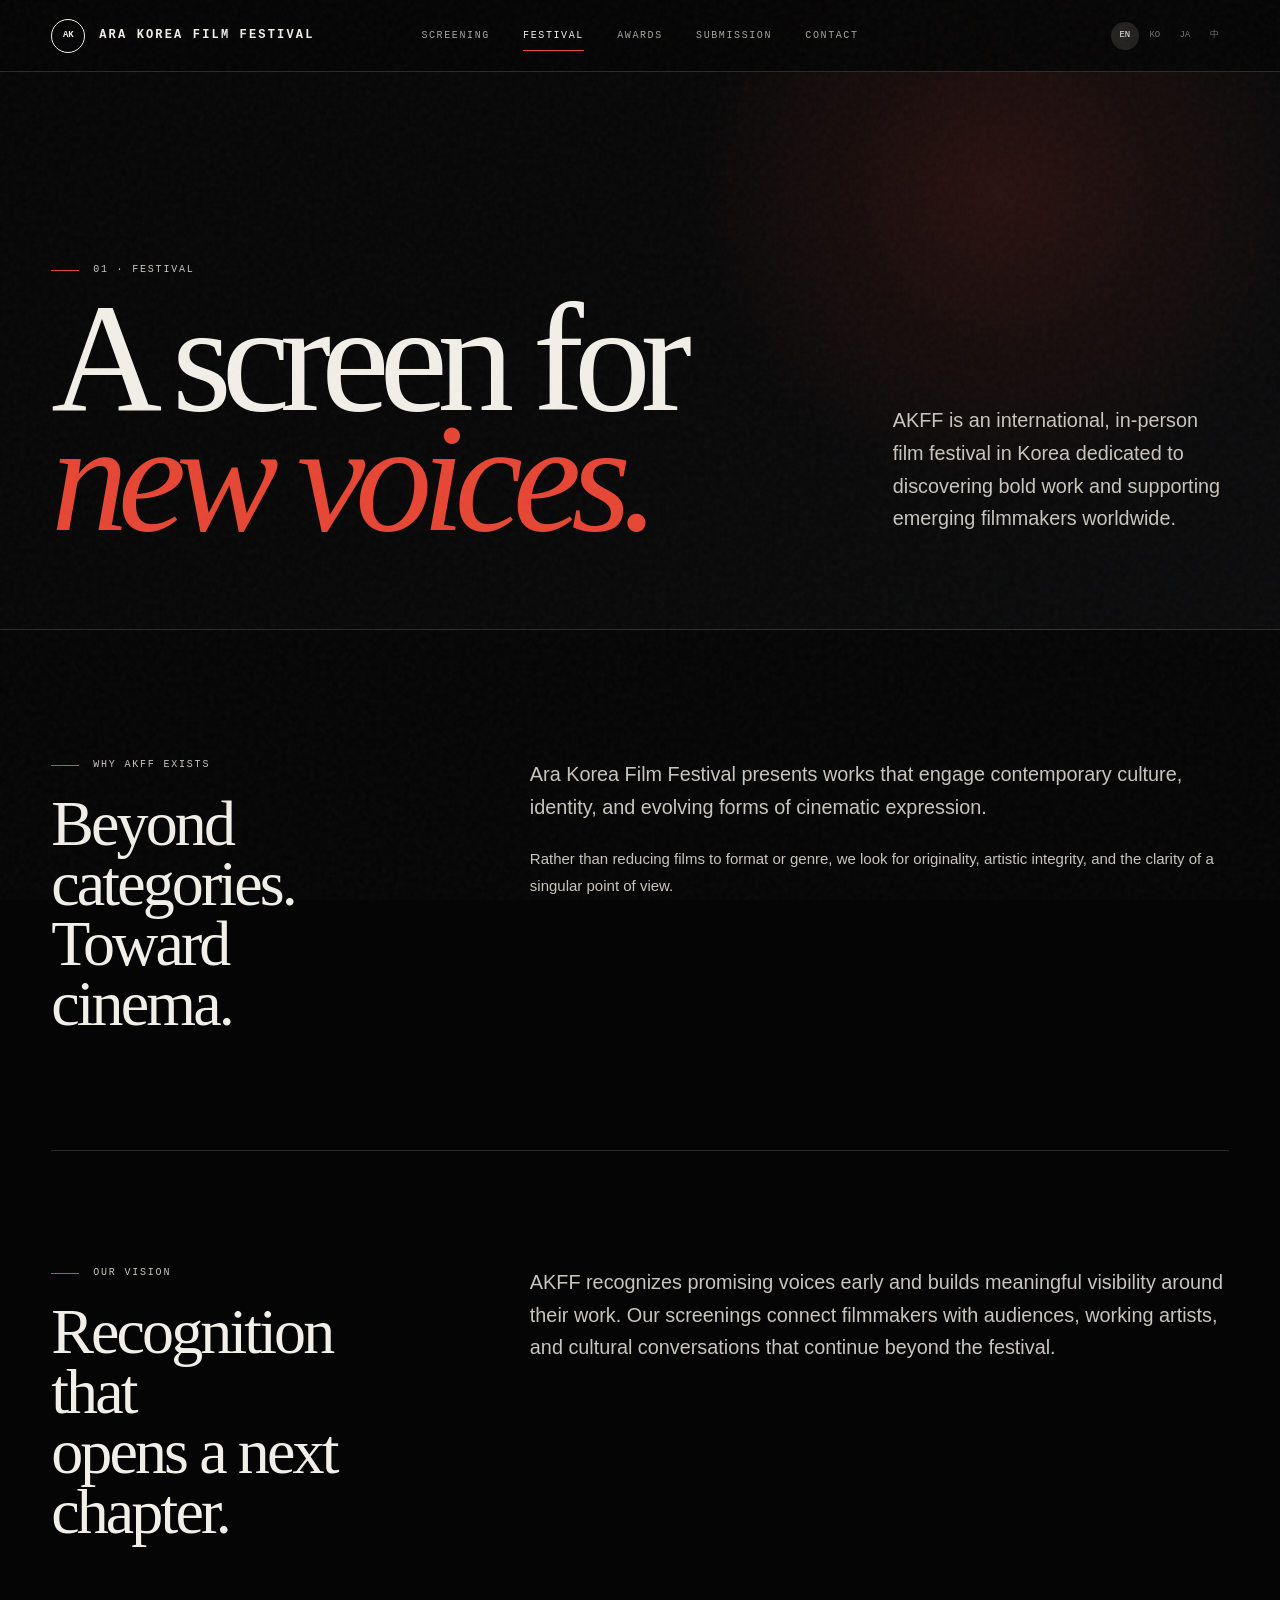
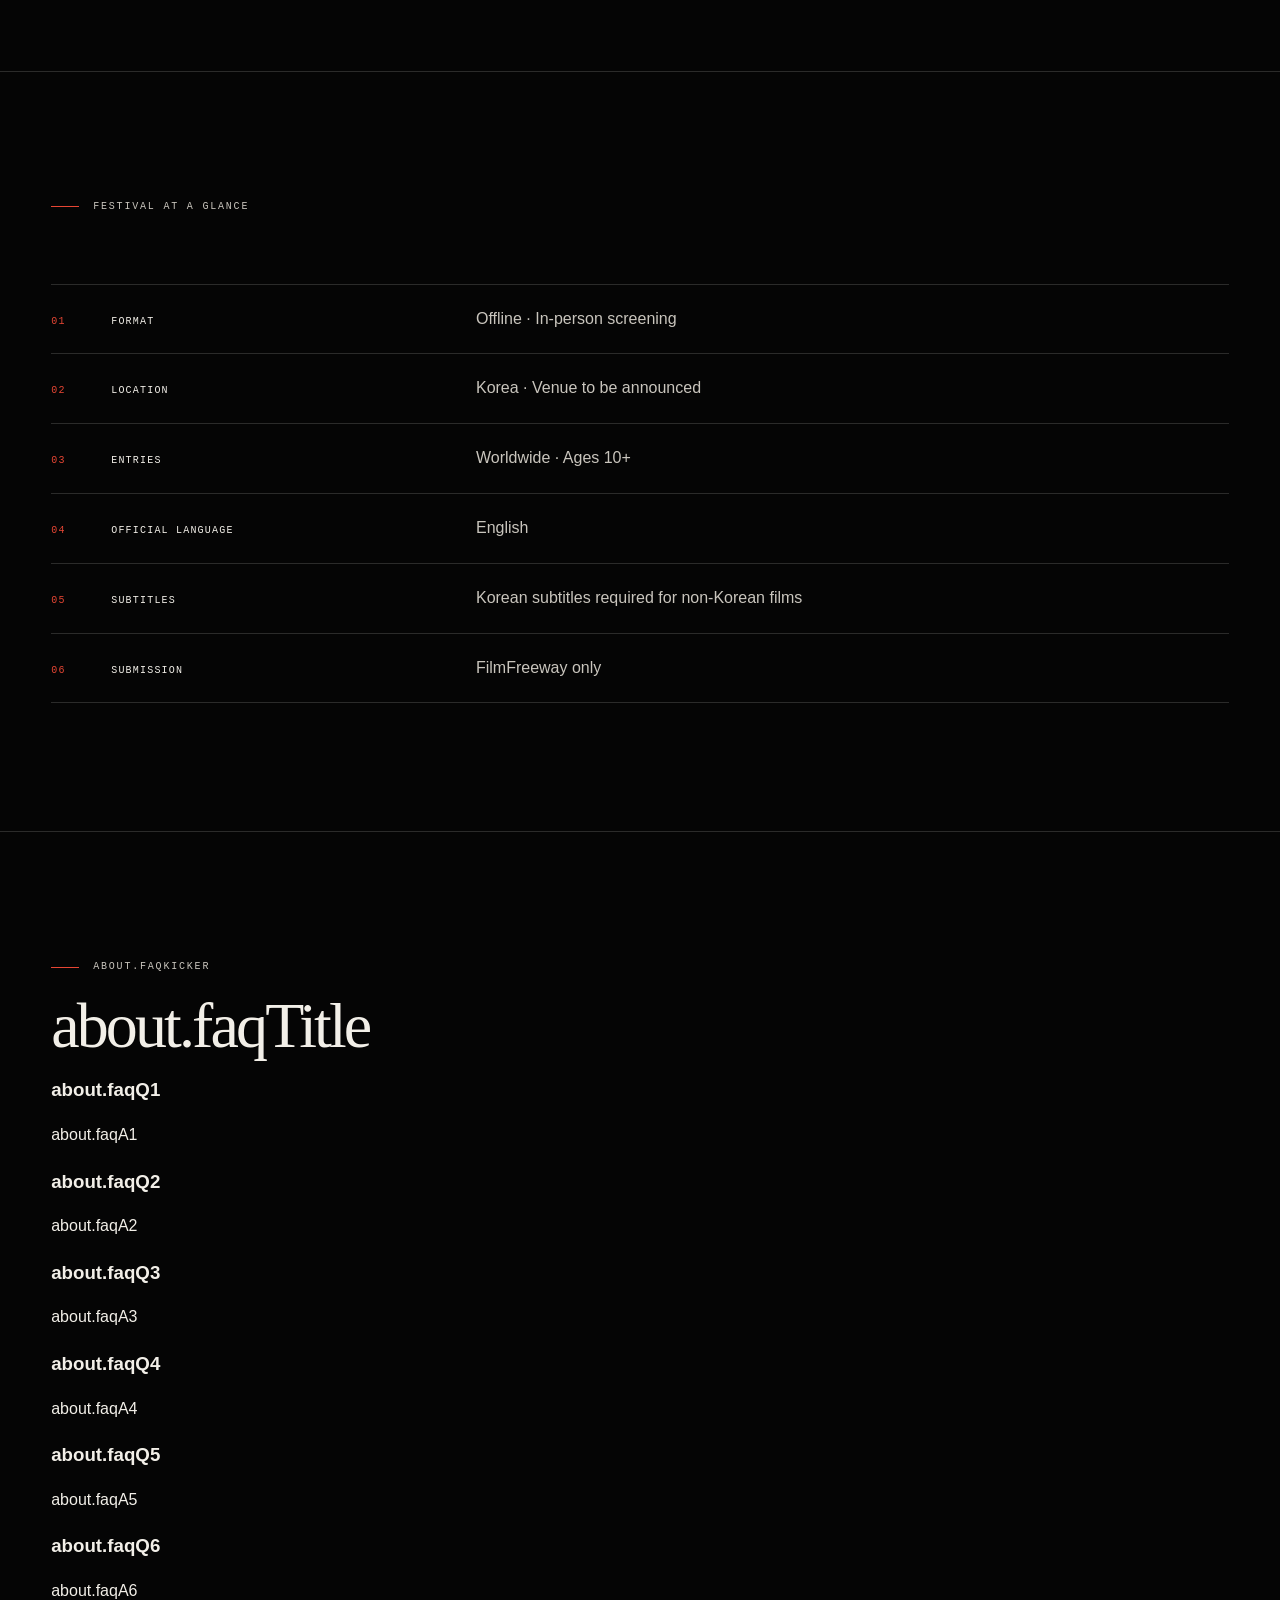
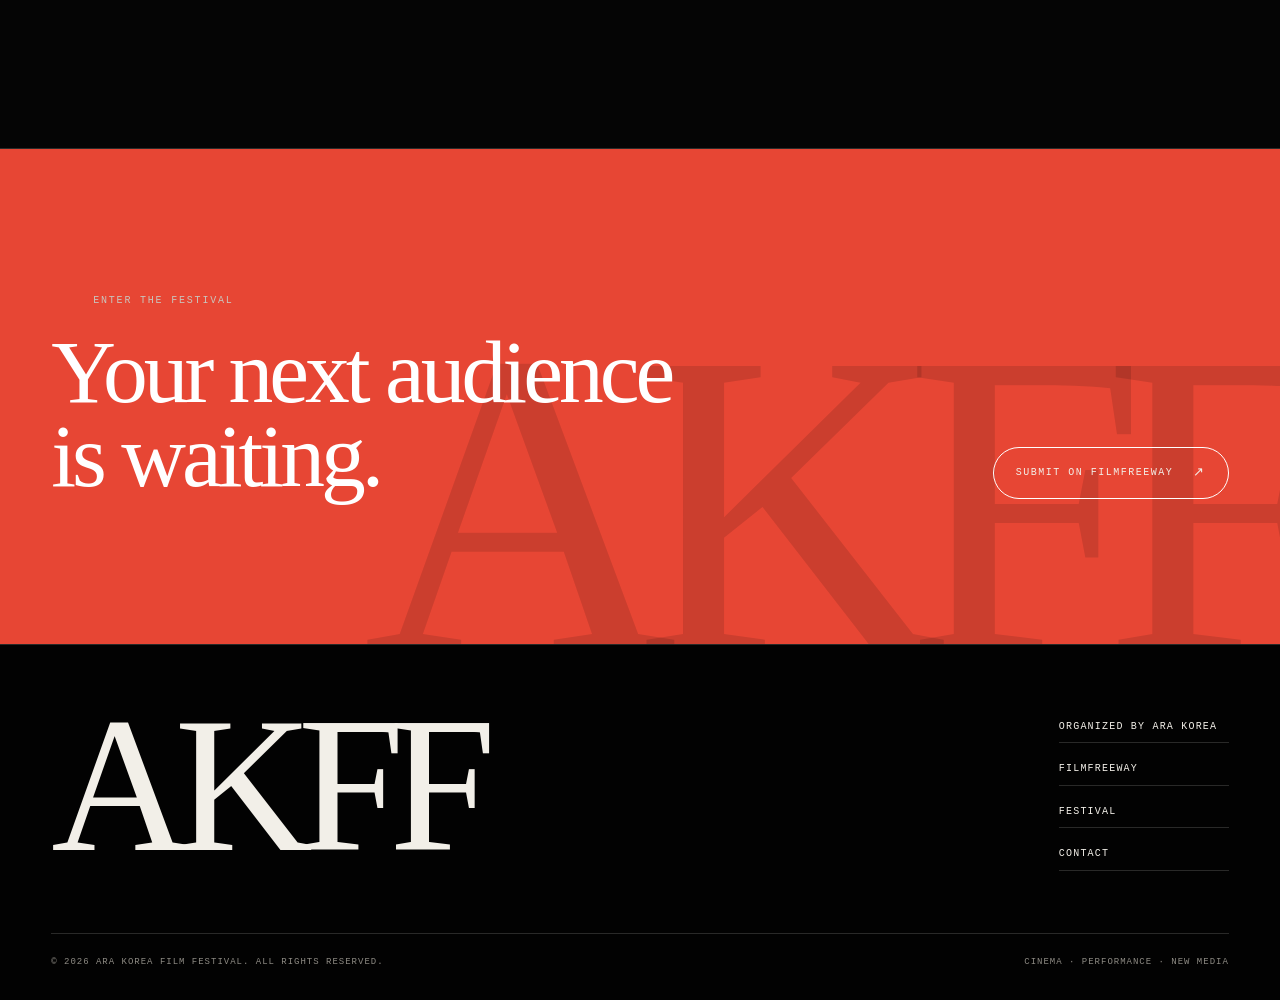
==== commit 0a561e49: "Add files via upload" ====
--- a/about.html
+++ b/about.html
@@ -5,13 +5,50 @@
   <meta name="viewport" content="width=device-width, initial-scale=1">
   <title>Festival · Ara Korea Film Festival</title>
   <meta name="description" content="About Ara Korea Film Festival — an international in-person film festival in Korea supporting emerging filmmakers worldwide.">
+  <meta name="robots" content="index,follow,max-image-preview:large,max-snippet:-1">
   <meta name="theme-color" content="#050505">
+  <meta property="og:type" content="website">
+  <meta property="og:site_name" content="Ara Korea Film Festival">
   <meta property="og:title" content="Festival · Ara Korea Film Festival">
   <meta property="og:description" content="A screen for new voices.">
   <meta property="og:image" content="https://i.ytimg.com/vi/4b6K4aricJc/maxresdefault.jpg">
-  <link rel="canonical" href="https://www.arakoreafilmfestival.com/about.html">
+  <meta property="og:url" content="https://www.arakoreafilmfestival.com/about">
+  <meta name="twitter:card" content="summary_large_image">
+  <meta name="twitter:title" content="Festival · Ara Korea Film Festival">
+  <meta name="twitter:description" content="What AKFF is, who can submit, how screenings work, and the festival's four awards.">
+  <meta name="twitter:image" content="https://i.ytimg.com/vi/4b6K4aricJc/maxresdefault.jpg">
+  <link rel="canonical" href="https://www.arakoreafilmfestival.com/about">
   <link rel="stylesheet" href="./style.css">
   <script src="./site.js" defer></script>
+  <script type="application/ld+json">
+  {
+    "@context": "https://schema.org",
+    "@graph": [
+      {
+        "@type": "AboutPage",
+        "@id": "https://www.arakoreafilmfestival.com/about#webpage",
+        "url": "https://www.arakoreafilmfestival.com/about",
+        "name": "About Ara Korea Film Festival",
+        "description": "AKFF is an international in-person film festival in Korea for independent, emerging, and experimental filmmakers worldwide.",
+        "isPartOf": {"@id": "https://www.arakoreafilmfestival.com/#website"},
+        "about": {"@id": "https://www.arakoreafilmfestival.com/#organization"},
+        "inLanguage": "en"
+      },
+      {
+        "@type": "FAQPage",
+        "@id": "https://www.arakoreafilmfestival.com/about#faq",
+        "mainEntity": [
+          {"@type":"Question","name":"What is Ara Korea Film Festival?","acceptedAnswer":{"@type":"Answer","text":"Ara Korea Film Festival, or AKFF, is an international in-person film festival held in Korea for independent, emerging, and experimental filmmakers worldwide."}},
+          {"@type":"Question","name":"Who can submit a film?","acceptedAnswer":{"@type":"Answer","text":"Filmmakers aged 10 and above may submit from any country. Individuals, groups, organizations, institutions, clubs, and small businesses are eligible."}},
+          {"@type":"Question","name":"What kinds of films does AKFF accept?","acceptedAnswer":{"@type":"Answer","text":"AKFF accepts every genre, length, and format. Feature, short, documentary, dance, experimental, and new-media works are considered together."}},
+          {"@type":"Question","name":"How are films submitted?","acceptedAnswer":{"@type":"Answer","text":"All entries are submitted exclusively through the official AKFF page on FilmFreeway. Submission information must be provided in English."}},
+          {"@type":"Question","name":"Is AKFF an online festival?","acceptedAnswer":{"@type":"Answer","text":"No. AKFF is an offline, in-person festival in Korea. The confirmed venue and screening schedule will be announced separately."}},
+          {"@type":"Question","name":"How many awards does AKFF present?","acceptedAnswer":{"@type":"Answer","text":"AKFF presents four awards in total: Best Film, Best Director, Best Performance, and the Jury Special Prize."}}
+        ]
+      }
+    ]
+  }
+  </script>
 </head>
 <body data-page="about">
   <a class="skip-link" href="#main" data-i18n="skip">Skip to content</a>
@@ -69,6 +106,25 @@
       </div>
     </section>
 
+    <section class="content-section" aria-labelledby="faqTitle">
+      <div class="content-frame">
+        <div class="split-intro reveal faq-intro">
+          <div>
+            <p class="eyebrow" data-i18n="about.faqKicker">Essential answers</p>
+            <h2 id="faqTitle" class="section-title small" data-i18n="about.faqTitle">AKFF, clearly explained.</h2>
+          </div>
+        </div>
+        <div class="faq-grid reveal">
+          <article class="faq-item"><h3 data-i18n="about.faqQ1">What is Ara Korea Film Festival?</h3><p data-i18n="about.faqA1">Ara Korea Film Festival, or AKFF, is an international in-person film festival held in Korea for independent, emerging, and experimental filmmakers worldwide.</p></article>
+          <article class="faq-item"><h3 data-i18n="about.faqQ2">Who can submit a film?</h3><p data-i18n="about.faqA2">Filmmakers aged 10 and above may submit from any country. Individuals, groups, organizations, institutions, clubs, and small businesses are eligible.</p></article>
+          <article class="faq-item"><h3 data-i18n="about.faqQ3">What kinds of films does AKFF accept?</h3><p data-i18n="about.faqA3">AKFF accepts every genre, length, and format. Feature, short, documentary, dance, experimental, and new-media works are considered together.</p></article>
+          <article class="faq-item"><h3 data-i18n="about.faqQ4">How are films submitted?</h3><p data-i18n="about.faqA4">All entries are submitted exclusively through the official AKFF page on FilmFreeway. Submission information must be provided in English.</p></article>
+          <article class="faq-item"><h3 data-i18n="about.faqQ5">Is AKFF an online festival?</h3><p data-i18n="about.faqA5">No. AKFF is an offline, in-person festival in Korea. The confirmed venue and screening schedule will be announced separately.</p></article>
+          <article class="faq-item"><h3 data-i18n="about.faqQ6">How many awards does AKFF present?</h3><p data-i18n="about.faqA6">AKFF presents four awards in total: Best Film, Best Director, Best Performance, and the Jury Special Prize.</p></article>
+        </div>
+      </div>
+    </section>
+
     <section class="cta-banner">
       <div class="content-frame cta-banner-inner reveal">
         <div>
